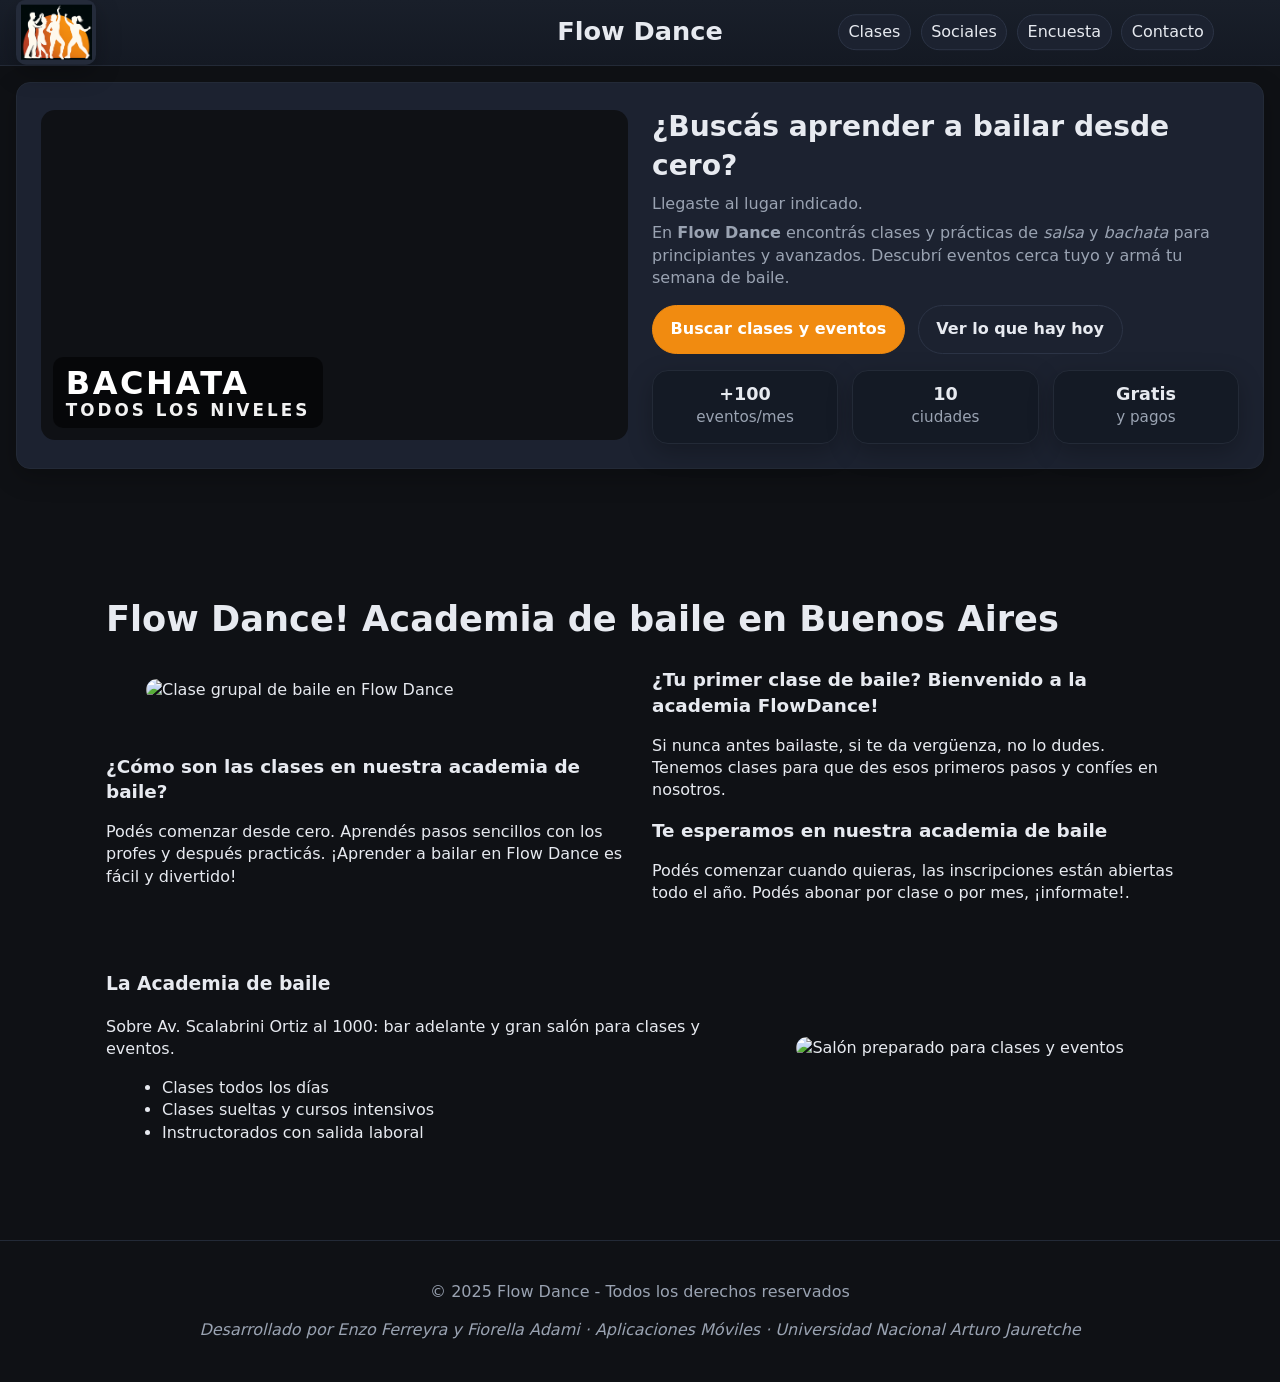
==== index.html @ 14645e2f "Nueva pagina de eventos sociales+video+cambio de nombres y titulos" ====
<!DOCTYPE html>
<html lang="es">
<head>
  <meta charset="UTF-8" />
  <meta name="viewport" content="width=device-width, initial-scale=1.0" />
  <title>Flow Dance</title>

  <!-- CSS solo para la HOME -->
  <link rel="stylesheet" href="css/estilos.css" />
  <link rel="stylesheet" href="css/menu.css" />
  <link rel="stylesheet" href="css/carrito.css" />
  <script src="https://kit.fontawesome.com/f222217ad3.js" crossorigin="anonymous"></script>


</head>

<div id="toast" class="toast"></div>

<body>
  <!-- HEADER -->
  <header>
    <div class="header-inner">
      <div class="logo">
        <a href="index.html"><img src="img/logo.png" alt="Logo de la página"></a>
      </div>

      <h1>Flow Dance</h1>

      <!-- Menú principal -->
      <nav class="menu-principal" aria-label="Menú principal">
        <ul class="menu">
          <li><a href="categories.html">Clases</a></li>
          <li><a href="sociales.html">Sociales</a></li>
          <li><a href="encuesta.html">Encuesta</a></li>
          <li><a href="contacto.html">Contacto</a></li>
          <li>
            <button class="btn-carrito" onclick="abrirCarrito()" title="Abrir carrito">
              <i class="fa-solid fa-cart-shopping"></i>
            </button>
          </li>
        </ul>
      </nav>
    </div>

    <!-- Carrito lateral -->
    <aside class="carrito" id="carrito">
      <header>
        <h2>Tu carrito</h2>
        <span class="cerrar" onclick="cerrarCarrito()">&times;</span>
      </header>
    </aside>
  </header>

  <div class="container">
    <!-- CONTENIDO PRINCIPAL - SOLO HOME -->
    <main aria-label="Contenido principal">
     <!-- Sección Promocional -->
<section class="promo-section">
  <div class="promo-image">
  <iframe
  src="https://www.youtube.com/embed/JvMH0lWnf68?autoplay=1&mute=&loop=1&playlist=JvMH0lWnf68&controls=1&rel=0&modestbranding=1&playsinline=1"
    title="Gero & Migle | Bachata Sensual | Manuel Turizo - La Bachata"
    frameborder="1"
    allow="autoplay; encrypted-media; picture-in-picture; web-share"
    referrerpolicy="strict-origin-when-cross-origin"
    allowfullscreen>
  </iframe>

  <div class="promo-overlay">
    BACHATA <br><span>Todos los niveles</span>
  </div>
</div>


  <div class="promo-content">
    <h2>¿Buscás aprender a bailar desde cero?</h2>
    <p>Llegaste al lugar indicado.</p>
    <p>
      En <strong>Flow Dance</strong> encontrás clases y prácticas de
      <em>salsa</em> y <em>bachata</em> para principiantes y avanzados.
      Descubrí eventos cerca tuyo y armá tu semana de baile.
    </p>

    <div class="promo-ctas">
      <a href="categories.html" class="btn btn-primary btn-lg">Buscar clases y eventos</a>
      <a href="categories.html#salsa-category" class="btn btn-ghost btn-lg">Ver lo que hay hoy</a>
    </div>

    <div class="promo-stats">
      <div class="stat"><div class="stat-number">+100</div><div class="stat-label">eventos/mes</div></div>
      <div class="stat"><div class="stat-number">10</div><div class="stat-label">ciudades</div></div>
      <div class="stat"><div class="stat-number">Gratis</div><div class="stat-label">y pagos</div></div>
    </div>
  </div>
</section>



      <!-- INFO ACADEMIA -->
      <section class="academia" id="academia-bailaBA" aria-label="Información de la academia">
        <h2>Flow Dance! Academia de baile en Buenos Aires</h2>

        <div class="academia-grid">
          <article class="academia-bloque">
            <figure class="academia-media">
              <img src="https://lamartorellsalsera.com/wp-content/uploads/2024/03/bailar-bachata-sensual-1024x683.webp" alt="Clase grupal de baile en Flow Dance">
            </figure>
            <div class="academia-texto">
              <h3>¿Cómo son las clases en nuestra academia de baile?</h3>
              <p>Podés comenzar desde cero. Aprendés pasos sencillos con los profes y después practicás. ¡Aprender a bailar en Flow Dance es fácil y divertido!</p>
            </div>
          </article>

          <article class="academia-bloque">
            <div class="academia-texto">
              <h3>¿Tu primer clase de baile? Bienvenido a la academia FlowDance!</h3>
              <p>Si nunca antes bailaste, si te da vergüenza, no lo dudes. Tenemos clases para que des esos primeros pasos y confíes en nosotros.</p>
              <h3>Te esperamos en nuestra academia de baile</h3>
              <p>Podés comenzar cuando quieras, las inscripciones están abiertas todo el año. Podés abonar por clase o por mes, ¡informate!.</p>
            </div>
          </article>
        </div>

        <div class="academia-detalle">
          <div class="academia-detalle__texto">
            <h3>La Academia de baile</h3>
            <p>Sobre Av. Scalabrini Ortiz al 1000: bar adelante y gran salón para clases y eventos.</p>
            <ul>
              <li>Clases todos los días</li>
              <li>Clases sueltas y cursos intensivos</li>
              <li>Instructorados con salida laboral</li>
            </ul>
          </div>
          <figure class="academia-detalle__media">
            <img src="https://denomades-blog.imgix.net/blog/wp-content/uploads/2016/01/05164527/catedral-tango-buenos-aires.jpg?auto=compress%2Cformat&ixlib=php-3.3.1" alt="Salón preparado para clases y eventos">
          </figure>
        </div>
      </section>
    </main>
  </div>

  <!-- FOOTER -->
  <footer>
    <p>&copy; 2025 Flow Dance - Todos los derechos reservados</p>
    <p class="credit"><em>Desarrollado por Enzo Ferreyra y Fiorella Adami · Aplicaciones Móviles · Universidad Nacional Arturo Jauretche</em></p>
  </footer>

  <!-- JS solo para la HOME -->
  <script src="js/app.js"></script>
  <script src="js/detalle.js"></script>
  <script src="js/carrito.js"></script>
  <script src="js/toast.js"></script>
  <script src="js/video.js"></script>
</body>
</html>
---- css/estilos.css ----
/* Reset básico y variables */
* { box-sizing: border-box; }
:root{
  --bg: #0f1115;
  --panel: #161a22;
  --panel-2: #1c2230;
  --text: #e7eaf0;
  --muted: #9aa3b2;
  --primary: #F18B10;
  --accent: #ff537a; /* para el botón calendario */
  --radius: 14px;
  --shadow: 0 8px 24px rgba(0,0,0,.25);
}

.category-title { margin-top: 0; scroll-margin-top: 84px; }

html,body{
  margin:0;
  background: var(--bg);
  color: var(--text);
  font-family: system-ui, -apple-system, Segoe UI, Roboto, "Helvetica Neue", Arial, "Noto Sans", "Liberation Sans", sans-serif;
  line-height: 1.4;
}

/* Header */
header{
  position: sticky;
  top:0; z-index: 5;
  background: linear-gradient(180deg, #191f2a 0%, #141923 100%);
  border-bottom: 1px solid #232a37;
  padding: .9rem 1rem;
  display: flex; align-items: center; justify-content: center; gap:1rem;
}

/* Logo contenedor */
header .logo {
  position: absolute;
  left: 16px;
  top: 50%;
  transform: translateY(-50%);
  background: #242b3a;
  padding: 0.3rem;
  border-radius: 10px;
  box-shadow: var(--shadow);
  display: flex;
  align-items: center;
  justify-content: center;
  height: 100%;
}

/* Enlace dentro del logo */
header .logo a {
  display: flex;
  align-items: center;
  justify-content: center;
  height: 100%;
  text-decoration: none;
}

/* Imagen del logo */
header .logo img {
  max-height: 100%;
  width: auto;
  display: block;
}

header h1{
  margin:0; text-align:center; font-size: clamp(1.1rem, 2vw, 1.6rem);
}

/* Layout principal */
.container{
  display: grid;
  grid-template-columns: 1fr;
  gap: 1rem;
  max-width: 1280px;
  margin: 0 auto; padding: 1rem;
}
/* 1) Que <main> ocupe siempre todo el ancho por defecto */
.container > main { grid-column: 1 / -1; }

@media (min-width: 600px){
  .container:has(> aside) { grid-template-columns: 220px 1fr; }
  .container:has(> aside) > main { grid-column: auto; } /* vuelve a su columna */
}

/* Sidebar */
aside{
  background: var(--panel);
  border: 1px solid #232a37;
  border-radius: var(--radius);
  padding: 1rem;
}
aside h2{ margin: .2rem 0 1rem; font-size: 1.05rem; }
aside ul{ list-style: none; margin: 0; padding: 0; }
aside li{ margin: .25rem 0; }
aside a{
  display: inline-block; padding:.4rem .55rem; margin:.15rem 0;
  border-radius: 10px; text-decoration: none; color: var(--text);
}
aside a:hover{ background: #212836; }

/* Publicidad opcional */
.ad{
  display: none;
  background: var(--panel-2);
  border: 1px solid #232a37;
  border-radius: var(--radius);
  padding: 1rem;
}

/* Toolbar (filtros) */
.toolbar{
  display: flex; flex-wrap: wrap; gap: .5rem; margin-bottom: .5rem;
}
input[type="text"], input[type="search"], select{
  background:#10151e; color:var(--text);
  border:1px solid #273046; border-radius:10px;
  padding:.55rem .65rem; outline:none;
}
input::placeholder{ color:#7e8899; }

/* Botones base */
button, .btn{
  background:#242b3a; color:var(--text);
  border:1px solid #2c3446; border-radius:10px;
  padding:.5rem .8rem; cursor:pointer; text-decoration:none;
  transition: filter .18s ease, transform .12s ease, box-shadow .12s ease;
  box-shadow: 0 0 0 rgba(0,0,0,0);
}
button:hover, .btn:hover{ filter:brightness(1.08); transform: translateY(-1px); }
.btn-primary{ background: var(--primary); border-color: #F18B10; color:#fff; }

/* Tamaños/variantes CTA */
.btn-lg{ padding:.75rem 1.1rem; border-radius: 999px; font-weight:700; }
.btn-ghost{ background:#1c2230; border-color:#2c3446; }

/* Contenedor de resultados */
main{ display: grid; grid-template-columns: 1fr; gap: 1rem; }

/* ===== Sección promocional ===== */
.promo-section {
  display: grid;
  grid-template-columns: 1fr;
  gap: 1.5rem;
  background: var(--panel-2);
  border: 1px solid #232a37;
  border-radius: var(--radius);
  box-shadow: var(--shadow);
  padding: 1.5rem;
  margin-bottom: 2rem;
}

.promo-image { position: relative; }

.promo-image img {
  width: 100%;
  border-radius: var(--radius);
  object-fit: cover;
  aspect-ratio: 16/9;
  display: block;
}

/* overlay del texto BACHATA */
.promo-overlay {
  position: absolute;
  bottom: 12px;
  left: 12px;
  background: rgba(0,0,0,.55);
  color: #fff;
  padding: .55rem .8rem;
  border-radius: 10px;
  font-weight: 800;
  letter-spacing: .08em;
  text-transform: uppercase;
  line-height: 1.1;
  font-size: clamp(1.2rem, 3vw, 2rem);
}
.promo-overlay span{
  display:block;
  font-weight:600;
  letter-spacing:.18em;
  opacity:.95;
  font-size: clamp(.8rem, 1.6vw, 1.05rem);
}

.promo-content h2 { margin: 0 0 .5rem; font-size: clamp(1.3rem, 2.2vw, 1.8rem); }
.promo-content p { margin: .4rem 0; color: var(--muted); }

/* CTAs de la promo */
.promo-ctas{ margin-top: 1rem; display: flex; gap: .8rem; flex-wrap: wrap; }

/* Métricas de la promo */
.promo-stats{
  margin-top: 1rem;
  display: grid;
  grid-template-columns: 1fr;
  gap: .9rem;
}
.stat{
  background: #141a25;
  border: 1px solid #232a37;
  border-radius: 16px;
  padding: .9rem 1rem;
  text-align: center;
  box-shadow: var(--shadow);
}
.stat-number{
  font-size: 1.1rem;
  font-weight: 800;
  line-height: 1.1;
}
.stat-label{
  color: var(--muted);
  margin-top: .15rem;
  font-size: .95rem;
}

/* ===== Grilla de cards ===== */
.category-items{
  display: grid;
  grid-template-columns: 1fr;   /* móvil: 1 columna */
  gap: 2rem;
  align-items: stretch;
}

/* Card de evento */
.evento{
  background: var(--panel);
  border: 1px solid #232a37;
  border-radius: 18px;
  overflow: hidden;
  box-shadow: var(--shadow);
  transition: transform .15s ease, box-shadow .15s ease;
  display: flex;
  flex-direction: column;
}
.evento:hover{ transform: translateY(-2px); box-shadow: 0 12px 28px rgba(0,0,0,.35); }

/* Imagen protagonista */
.evento img{
  width: 100%;
  aspect-ratio: 16/10;
  object-fit: cover;
  display:block;
  border-bottom: 2px solid #232a37;
  border-bottom-left-radius: 0; border-bottom-right-radius: 0;
}

.evento .content{
  padding: 1rem 1rem 1.1rem;
  text-align: left;
  flex: 1;
  display: flex;
  flex-direction: column;
  justify-content: flex-start;
}

/* Chips */
.tags{ display: flex; gap:.4rem; flex-wrap: wrap; margin-bottom:.55rem; }
.chip{
  display:inline-flex; align-items:center; gap:.35rem;
  padding:.28rem .56rem; border-radius:999px;
  background:#10151e; border:1px solid #273046; color:#cfd6e3;
  font-size:.82rem; line-height:1; font-weight:600;
}
.chip-free{ background:#11261c; border-color:#1f7a46; color:#b7ffd6; }

/* Título de la card */
.evento-title{
  margin:.35rem 0 .3rem;
  font-size:1.15rem; line-height:1.25; letter-spacing:.2px;
  color:#fff;
}

/* Lista de meta (fecha / lugar) */
.evento-meta{
  list-style:none; padding:0; margin:.2rem 0 .9rem;
  display:flex; flex-direction:column; gap:.5rem; color:var(--muted);
}
.evento-meta .ico{
  width:18px; height:18px; flex:0 0 18px; opacity:.9;
}
.evento-meta li{
  display:flex; align-items:flex-start; gap:.45rem;
}

/* Acciones */
.evento-actions{ display:flex; gap:.6rem; margin-bottom:.7rem; }
.btn-ghost{ background:#1c2230; border-color:#2c3446; }

/* Botón calendario grande */
.btn-calendar{
  display:block; width:100%; text-align:center;
  background: var(--accent); border-color: var(--accent);
  color:#fff; font-weight:800; border-radius: 999px;
  padding:.72rem 1rem; letter-spacing:.15px;
  box-shadow: inset 0 -2px 0 rgba(0,0,0,.12);
}
.btn-calendar:hover{ filter:brightness(1.05); transform: translateY(-1px); }

/* Estados vacíos/errores */
.empty, .error{
  background:#151a24; border:1px dashed #2a3346; color:#9aa3b2;
  border-radius:12px; padding:1rem; text-align:center;
}

.quick-actions {
  display: flex;
  gap: 0.5rem;
  margin-left: auto;  /* opcional: empuja los íconos a la derecha */
}

/*Iconos redondos de card*/
.icon-btn {
  display: inline-flex;
  align-items: center;
  justify-content: center;
  width: 36px;
  height: 36px;
  border-radius: 50%;
  background: #1c2230;
  color: #fff;
  border: 1px solid #2c3446;
  font-size: 1rem;
  transition: all 0.15s ease;
  text-decoration: none;
}
.icon-btn:hover {
  background: #273046;
  color: #fff;
  transform: translateY(-2px);
}

/* Paginación */
#paginacion{ display:flex; gap:.6rem; align-items:center; justify-content:center; }
#paginacion button{
  background:#242b3a; color:#e7eaf0;
  border:1px solid #2c3446; border-radius:10px;
  padding:.45rem .75rem; cursor:pointer;
}
#paginacion button:hover{ filter:brightness(1.1); }

/* Footer */
footer{
  margin-top: 2rem; color: var(--muted); text-align: center;
  padding: 1.5rem .5rem; border-top: 1px solid #232a37;
}

/* ===== Breakpoints ===== */
@media (min-width: 600px){
  .container{ grid-template-columns: 220px 1fr; align-items: start; }
  .category-items{ grid-template-columns: repeat(2, minmax(0, 1fr)); } /* 2 columnas en tablet */
  .promo-stats{ grid-template-columns: repeat(3, 1fr); } /* métricas lado a lado */
}

@media (min-width: 768px){
  .promo-section{ grid-template-columns: 1fr 1fr; align-items: center; }
}

@media (min-width: 1024px){
  .container{ grid-template-columns: 220px 1fr; } /* 2 columnas (aside + main) */
  .category-items{ grid-template-columns: repeat(3, minmax(0, 1fr)); } /* 3 columnas en desktop */
  .ad{ display:block; } /* por si agregás un bloque .ad */
}

/* Accesibilidad y scroll */
a:focus, button:focus, input:focus, select:focus{ outline: 2px solid var(--primary); outline-offset: 2px; }
::-webkit-scrollbar{ width:10px; height:10px; }
::-webkit-scrollbar-thumb{ background:#2a3346; border-radius:10px; }
::-webkit-scrollbar-track{ background:#11151d; }

/* modal y opcion pagos y free */
.chip{display:inline-block;padding:.25rem .5rem;border-radius:999px;font-size:.75rem;opacity:.9}
.chip-live{background:#16a34a1a;border:1px solid #16a34a;color:#16a34a}
.chip-draft{background:#a855f71a;border:1px solid #a855f7;color:#a855f7}
.chip-started{background:#0ea5e91a;border:1px solid #0ea5e9;color:#0ea5e9}
.chip-ended{background:#64748b1a;border:1px solid #64748b;color:#64748b}
.chip-canceled{background:#ef44441a;border:1px solid #ef4444;color:#ef4444}
.chip-free{background:#10b9811a;border:1px solid #10b981;color:#0f766e}
.chip-paid{background:#f59e0b1a;border:1px solid #f59e0b;color:#b45309}

/* ===== Menú principal (en línea) ===== */
.menu-principal { position: absolute; right: 16px; top: 50%; transform: translateY(-50%); }
.menu { list-style: none; display: flex; gap: .6rem; margin: 0; padding: 0; }
.menu a {
  display: inline-block;
  padding: .35rem .6rem;
  border-radius: 999px;
  text-decoration: none;
  color: var(--text);
  background: #1c2230;
  border: 1px solid #2c3446;
}
.menu a:hover { filter: brightness(1.08); transform: translateY(-1px); }

/* ===== Encuesta (form) ===== */
.form-card{
  max-width: 760px; margin: 1.5rem auto; padding: 1rem;
  background: var(--panel); border: 1px solid #232a37;
  border-radius: var(--radius); box-shadow: var(--shadow);
}
.form-grid{ display:grid; grid-template-columns: 1fr 1fr; gap: 1rem; }
.form-grid .full{ grid-column: 1 / -1; }
label{ display:block; margin-bottom:.35rem; color:#cfd6e3; font-weight:600; }
input[type="text"], textarea, select{
  width:100%; background:#10151e; color:var(--text);
  border:1px solid #273046; border-radius:10px; padding:.55rem .65rem; outline:none;
}
textarea{ min-height: 110px; resize: vertical; }
.fieldset{
  border:1px solid #273046; border-radius:12px; padding: .75rem .9rem;
  background:#10151e;
}
.fieldset legend{ padding: 0 .4rem; color:#9aa3b2; }
.inline{ display:flex; flex-wrap:wrap; gap:.8rem; align-items:center; }
.inline label{ margin: 0; font-weight:500; }
.error-msg{ color:#ff8080; font-size:.9rem; margin-top:.35rem; }
.actions{ display:flex; gap:.6rem; margin-top: 1rem; }
.btn-danger{ background:#ef4444; border-color:#ef4444; color:#fff; }
.btn-reset{ background:#6b7280; border-color:#6b7280; color:#fff; }

@media (max-width: 640px){
  .form-grid{ grid-template-columns: 1fr; }
  .menu-principal{ position: static; transform:none; margin-top:.5rem; }
  header{ flex-direction: column; gap:.6rem; }
}

/* ===== Buscador compacto ===== */
.buscador { margin-top: .25rem; }
.search-bar{
  display: grid;
  grid-template-columns: 1.3fr 0.8fr 0.9fr auto;
  gap: .6rem;
  align-items: center;
  background: var(--panel-2);
  border: 1px solid #232a37;
  border-radius: 14px;
  padding: .75rem;
  box-shadow: var(--shadow);
}

/* alturas y radios consistentes */
.search-bar input[type="search"],
.search-bar select,
.search-bar button{
  height: 42px;
  border-radius: 12px;
}

/* input principal un poco más “pill” */
.search-bar input[type="search"]{
  padding-left: .9rem;
  border: 1px solid #273046;
  background: #10151e;
  color: var(--text);
}

/* selects a juego */
.search-bar select{
  border: 1px solid #273046;
  background: #10151e;
  color: var(--text);
  padding: .55rem .65rem;
}

/* botón destacado */
.search-bar #btnBuscar{
  font-weight: 700;
  padding: 0 1rem;
}

/* estado hover sutil */
.search-bar input[type="search"]:hover,
.search-bar select:hover{
  filter: brightness(1.05);
}

/* Responsive: apilar en pantallas chicas */
@media (max-width: 820px){
  .search-bar{
    grid-template-columns: 1fr;
    gap: .5rem;
  }
  .search-bar #btnBuscar{
    width: 100%;
  }
}

/* ====== Estilos base de la sección Academia ====== */
.academia {max-width: 1100px; margin: 3rem auto; padding: 0 1rem;}
.academia h2 {font-size: clamp(1.6rem, 1.2rem + 1.5vw, 2.2rem); margin-bottom: 1.25rem;}
.academia-grid {display: grid; gap: 1.5rem; grid-template-columns: 1fr;}
.academia-bloque {display: grid; gap: 1rem; grid-template-columns: 1fr; align-items: start;}
.academia-media img {
  width: 100%;
  height: auto;
  border-radius: 12px;
  display: block;
  object-fit: cover;
}

.academia-detalle__media img {
  width: 120%;
  height: auto;
  border-radius: 12px;
  display: block;
  object-fit: cover;
}
.academia-texto h3 {margin: .25rem 0 .5rem; font-size: 1.15rem;}
.academia-detalle {display: grid; gap: 1.5rem; grid-template-columns: 1fr; margin-top: 2rem; align-items: center;}
.academia-detalle__texto ul {margin: .75rem 0 0 1rem; list-style: disc;}
@media (min-width: 768px){
  .academia-grid {grid-template-columns: 1fr 1fr;}
  .academia-bloque {grid-template-columns: 1fr; gap: 1rem;}
  .academia-detalle {grid-template-columns: 1.2fr .8fr;}
}

.evento-actions {
  display: flex;
  flex-direction: column; /* 🔹 apila en columna */
  gap: 0.5rem;            /* espacio entre botones */
  margin-top: 0.5rem;
}

.evento-actions .btn {
  width: 100%;            /* opcional: que ocupen todo el ancho */
  text-align: center;
}

.pager {
  display: flex;
  flex-wrap: wrap;
  gap: .5rem;
  align-items: center;
  justify-content: center;
  margin-top: 1rem;
}
.page-btn {
  padding: .4rem .7rem;
  border: 1px solid var(--border, #ddd);
  background: var(--bg, #fff);
  cursor: pointer;
  border-radius: 8px;
}
.page-btn.is-active {
  font-weight: 600;
  border-color: var(--accent, #9c27b0);
  box-shadow: 0 0 0 2px rgba(156,39,176,.15);
}
.page-btn[disabled] { opacity: .5; cursor: not-allowed; }
.page-ellipsis { padding: 0 .25rem; color: #777; }

.promo-image {
  position: relative;
  aspect-ratio: 16/9;
  border-radius: var(--radius);
  overflow: hidden;
  background: #0f1115;
}

.promo-image iframe {
  position: absolute;
  inset: 0;
  width: 100%;
  height: 100%;
  border: 0;
}
---- css/menu.css ----
/* ===== Menú principal (en línea) ===== */
/*.menu-principal { position: absolute; right: 16px; top: 50%; transform: translateY(-50%); }*/

.menu { list-style: none; display: flex; gap: .6rem; margin: 0; padding: 0; }
.menu a {
  display: inline-block;
  padding: .35rem .6rem;
  border-radius: 999px;
  text-decoration: none;
  color: var(--text);
  background: #1c2230;
  border: 1px solid #2c3446;
}
.menu a:hover { filter: brightness(1.08); transform: translateY(-1px); }
---- css/carrito.css ----
@import url("./toast.css");

.btn-carrito {
    background: #f39d1200;
    color:#f39c12 !important ;
    border: none;
    padding: 10px 20px;
    cursor: pointer;
    font-weight: bold;
    border-radius: 8px;
    font-size: 1rem;
}

/* Panel carrito */
.carrito {
  position: fixed;
  top: 0;
  right: -400px; /* oculto */
  width: 350px;
  height: 100%;
  background: #1e1e1e;
  box-shadow: -2px 0 10px rgba(0,0,0,0.5);
  transition: right 0.3s ease;
  display: flex;
  flex-direction: column;
  z-index: 1000;
}

.carrito.open {
  right: 0;
}

.carrito-content {
  display: flex;
  flex-direction: column;
  height: 100%;
}

.carrito header {
  flex-shrink: 0;
  display: flex;
  justify-content: space-between;
  align-items: center;
  padding: 16px 18px;
  background: #1e1e1e;
  border-bottom: 1px solid #333;
  border-top-left-radius: 16px; 
  
}

.carrito header h2 {
  margin: 0;
  font-size: 1.2rem;
  color: #fff;
}

.carrito .cerrar {
  cursor: pointer;
  font-size: 1.5rem;
  color: #aaa;
}
.carrito .cerrar:hover { color: #fff; }

/* zona scroll */
.carrito-items {
  flex: 1;
  overflow-y: auto;
  padding: 15px 18px;
}

/* items */
.item {
  display: flex;
  justify-content: space-between;
  align-items: flex-start;
  padding: 12px;
  margin-bottom: 12px;
  background: #252b36;
  border-radius: 10px;
  transition: background .2s;
}
.item:hover { background: #2f3644; }

.item-info p {
  margin: 0;
  font-weight: 600;
  color: #fff;
}
.item-info small {
  display: block;
  font-size: 0.85rem;
  color: #bbb;
  margin: 4px 0;
}
.item-info p:last-child {
  color: #f39c12;
  font-weight: bold;
  margin-top: 5px;
}

.btn-eliminar {
  background: none;
  border: none;
  color: #dc3545;
  font-size: 1.2rem;
  cursor: pointer;
}
.btn-eliminar:hover { color: #ff4444; transform: scale(1.1); }

/* footer fijo */
.carrito footer {
  flex-shrink: 0;
  padding: 15px 18px;
  background: #1e1e1e;
  border-top: 1px solid #333;
  border-bottom-left-radius: 16px;
}

.total {
  font-size: 1.1rem;
  font-weight: bold;
  margin-bottom: 12px;
  color: #fff;
}

.carrito-actions {
  display: flex;
  gap: 8px;
}

.carrito-actions button {
  flex: 1;
  padding: 10px;
  border: none;
  border-radius: 8px;
  font-weight: 600;
  cursor: pointer;
  transition: transform .15s, opacity .2s;
}
.btn-vaciar { background: #dc3545; color: #fff; }
.btn-vaciar:hover { background: #c82333; transform: translateY(-1px); }
.btn-checkout { background: #28a745; color: #fff; }
.btn-checkout:hover { background: #218838; transform: translateY(-1px); }
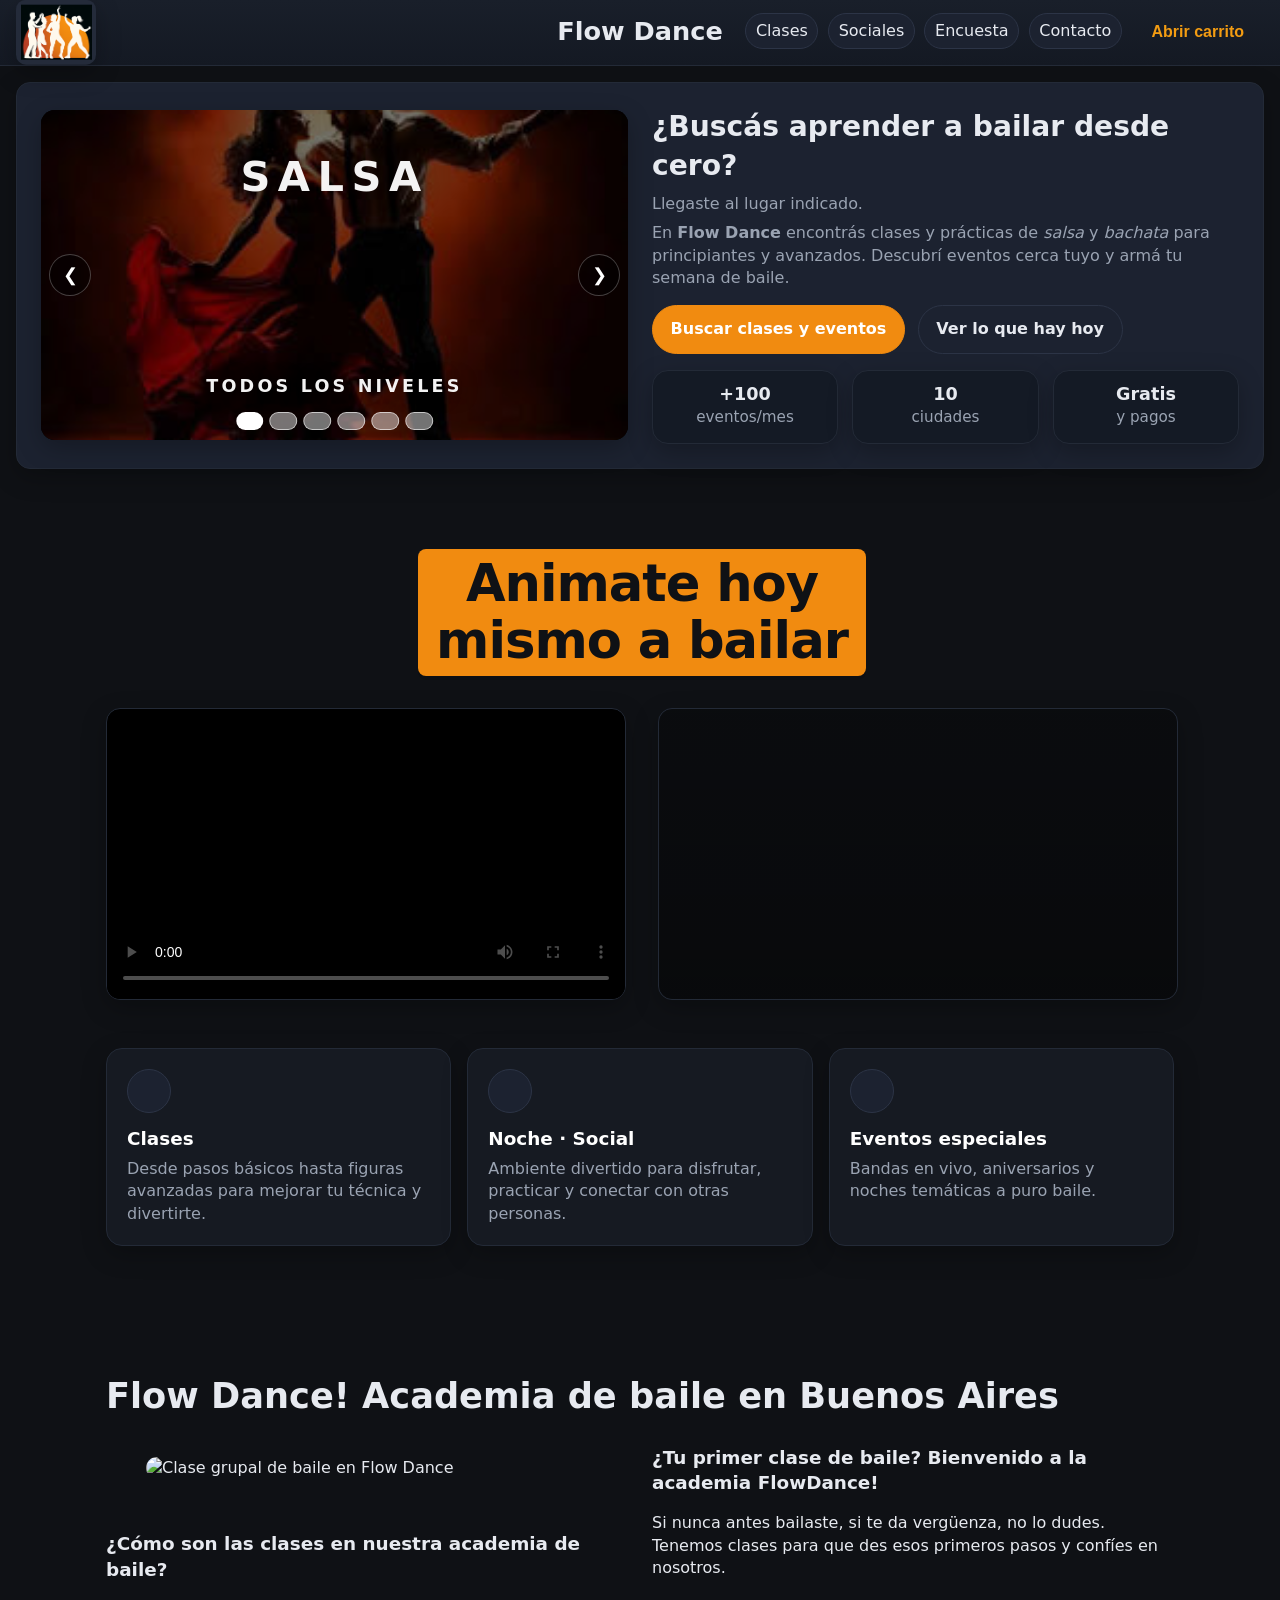
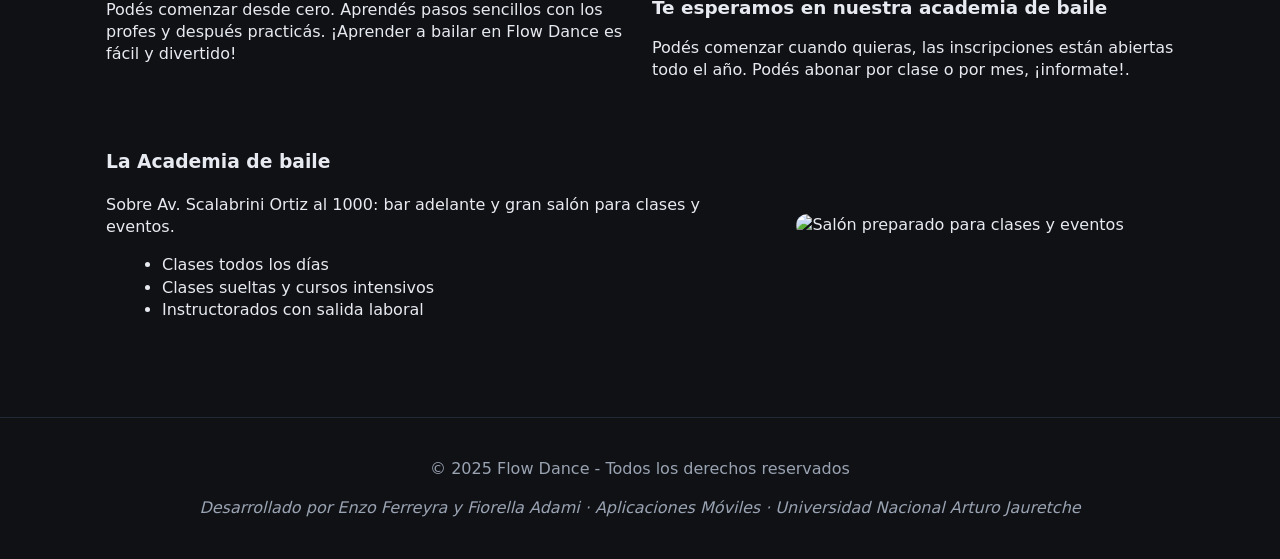
==== commit ac57c448: "Ajustes en la home" ====
--- a/index.html
+++ b/index.html
@@ -5,23 +5,24 @@
   <meta name="viewport" content="width=device-width, initial-scale=1.0" />
   <title>Flow Dance</title>
 
-  <!-- CSS solo para la HOME -->
+  <!-- CSS -->
   <link rel="stylesheet" href="css/estilos.css" />
   <link rel="stylesheet" href="css/menu.css" />
   <link rel="stylesheet" href="css/carrito.css" />
+  <link rel="stylesheet" href="css/video-template.css" />
+  <link rel="stylesheet" href="css/slider.css" />
+
   <script src="https://kit.fontawesome.com/f222217ad3.js" crossorigin="anonymous"></script>
-
-
 </head>
 
-<div id="toast" class="toast"></div>
-
 <body>
+  <div id="toast" class="toast" role="status" aria-live="polite"></div>
+
   <!-- HEADER -->
   <header>
     <div class="header-inner">
       <div class="logo">
-        <a href="index.html"><img src="img/logo.png" alt="Logo de la página"></a>
+        <a href="index.html"><img src="img/logo.png" alt="Logo de Flow Dance"></a>
       </div>
 
       <h1>Flow Dance</h1>
@@ -34,8 +35,9 @@
           <li><a href="encuesta.html">Encuesta</a></li>
           <li><a href="contacto.html">Contacto</a></li>
           <li>
-            <button class="btn-carrito" onclick="abrirCarrito()" title="Abrir carrito">
-              <i class="fa-solid fa-cart-shopping"></i>
+            <button class="btn-carrito" onclick="abrirCarrito()" title="Abrir carrito" aria-controls="carrito" aria-expanded="false">
+              <i class="fa-solid fa-cart-shopping" aria-hidden="true"></i>
+              <span class="sr-only">Abrir carrito</span>
             </button>
           </li>
         </ul>
@@ -43,58 +45,110 @@
     </div>
 
     <!-- Carrito lateral -->
-    <aside class="carrito" id="carrito">
+    <aside class="carrito" id="carrito" aria-label="Carrito de compras" hidden>
       <header>
         <h2>Tu carrito</h2>
-        <span class="cerrar" onclick="cerrarCarrito()">&times;</span>
+        <button class="cerrar" onclick="cerrarCarrito()" aria-label="Cerrar carrito">&times;</button>
       </header>
+      <!-- contenido del carrito -->
     </aside>
   </header>
 
   <div class="container">
-    <!-- CONTENIDO PRINCIPAL - SOLO HOME -->
+    <!-- CONTENIDO PRINCIPAL - HOME -->
     <main aria-label="Contenido principal">
-     <!-- Sección Promocional -->
-<section class="promo-section">
-  <div class="promo-image">
-  <iframe
-  src="https://www.youtube.com/embed/JvMH0lWnf68?autoplay=1&mute=&loop=1&playlist=JvMH0lWnf68&controls=1&rel=0&modestbranding=1&playsinline=1"
-    title="Gero & Migle | Bachata Sensual | Manuel Turizo - La Bachata"
-    frameborder="1"
-    allow="autoplay; encrypted-media; picture-in-picture; web-share"
-    referrerpolicy="strict-origin-when-cross-origin"
-    allowfullscreen>
-  </iframe>
-
-  <div class="promo-overlay">
-    BACHATA <br><span>Todos los niveles</span>
+      <!-- Sección Promocional -->
+      <section class="promo-section">
+        <div class="promo-image">
+          <!-- Slider héroe -->
+          <div class="slider" id="heroSlider" aria-label="Galería principal Flow Dance">
+            <div class="slides">
+           <img src="[data-uri]"    alt="Salsa"    data-title="SALSA"    data-sub="Todos los niveles">
+          <img src="https://i.ytimg.com/vi/DAoMzrwEFSo/maxresdefault.jpg"  alt="Bachata"  data-title="BACHATA"  data-sub="Todos los niveles">
+          <img src="https://i.scdn.co/image/ab67616d0000b273c54f963bd71710abb9ead045"  alt="Kizomba"  data-title="KIZOMBA"  data-sub="Todos los niveles">
+          <img src="https://statics-cuidateplus.marca.com/cms/images/zumba.jpg"    alt="Zumba"    data-title="ZUMBA"    data-sub="Clases y prácticas">
+          <img src="https://ardea.unvm.edu.ar/wp-content/uploads/2021/12/01.jpg" alt="Cuarteto" data-title="CUARTETO" data-sub="Sociales y shows">
+          <img src="https://www.clarin.com/2021/05/10/9R6labTj__720x0__1.jpg"     alt="Rock"     data-title="ROCK"     data-sub="Clases y eventos">
+
+              
+            </div>
+            <button class="slider-btn prev" aria-label="Anterior" data-dir="prev">❮</button>
+            <button class="slider-btn next" aria-label="Siguiente" data-dir="next">❯</button>
+            <div class="slider-dots" role="tablist" aria-label="Selector de imagen"></div>
+          </div>
+
+            <div class="promo-overlay">
+    <span class="ov-title"></span><br>
+    <span class="ov-sub"></span>
   </div>
 </div>
-
-
-  <div class="promo-content">
-    <h2>¿Buscás aprender a bailar desde cero?</h2>
-    <p>Llegaste al lugar indicado.</p>
-    <p>
-      En <strong>Flow Dance</strong> encontrás clases y prácticas de
-      <em>salsa</em> y <em>bachata</em> para principiantes y avanzados.
-      Descubrí eventos cerca tuyo y armá tu semana de baile.
-    </p>
-
-    <div class="promo-ctas">
-      <a href="categories.html" class="btn btn-primary btn-lg">Buscar clases y eventos</a>
-      <a href="categories.html#salsa-category" class="btn btn-ghost btn-lg">Ver lo que hay hoy</a>
-    </div>
-
-    <div class="promo-stats">
-      <div class="stat"><div class="stat-number">+100</div><div class="stat-label">eventos/mes</div></div>
-      <div class="stat"><div class="stat-number">10</div><div class="stat-label">ciudades</div></div>
-      <div class="stat"><div class="stat-number">Gratis</div><div class="stat-label">y pagos</div></div>
-    </div>
-  </div>
-</section>
-
-
+        <div class="promo-content">
+          <h2>¿Buscás aprender a bailar desde cero?</h2>
+          <p>Llegaste al lugar indicado.</p>
+          <p>
+            En <strong>Flow Dance</strong> encontrás clases y prácticas de
+            <em>salsa</em> y <em>bachata</em> para principiantes y avanzados.
+            Descubrí eventos cerca tuyo y armá tu semana de baile.
+          </p>
+
+          <div class="promo-ctas">
+            <a href="categories.html" class="btn btn-primary btn-lg">Buscar clases y eventos</a>
+            <a href="categories.html#salsa-category" class="btn btn-ghost btn-lg">Ver lo que hay hoy</a>
+          </div>
+
+          <div class="promo-stats" aria-label="Estadísticas del sitio">
+            <div class="stat"><div class="stat-number">+100</div><div class="stat-label">eventos/mes</div></div>
+            <div class="stat"><div class="stat-number">10</div><div class="stat-label">ciudades</div></div>
+            <div class="stat"><div class="stat-number">Gratis</div><div class="stat-label">y pagos</div></div>
+          </div>
+        </div>
+      </section>
+
+      <!-- HERO PARTIDO + FEATURES -->
+      <section class="split-hero">
+        <!-- 1) Título -->
+        <h2 class="headline headline--ribbon split-hero__title">
+          Animate hoy<br>mismo a bailar
+        </h2>
+
+        <!-- 2) Columna izquierda: video (si querés, luego lo cambiamos por otro slider) -->
+        <div class="split-hero__left">
+          <video class="hero-video" controls preload="metadata" poster="img/hero-poster.jpg">
+            <source src="http://lasalsera.com/wp-content/uploads/2024/12/PXL_20230130_004529224.mp4" type="video/mp4">
+            Tu navegador no soporta video HTML5.
+          </video>
+        </div>
+
+        <!-- 3) Columna derecha: imagen con el mismo alto del video -->
+        <div class="split-hero__right">
+          <div class="cover"
+               style="--img:url('https://lasalsera.com/wp-content/uploads/2023/01/PXL_20220617_061315359-1-1.jpg'); background-position:center 40%;">
+          </div>
+        </div>
+      </section>
+
+      <!-- FEATURES -->
+      <section class="features">
+        <div class="features__grid">
+          <article class="feature-card">
+            <div class="feature-icon"><i class="fa-regular fa-face-smile" aria-hidden="true"></i></div>
+            <h3>Clases</h3>
+            <p>Desde pasos básicos hasta figuras avanzadas para mejorar tu técnica y divertirte.</p>
+          </article>
+
+          <article class="feature-card">
+            <div class="feature-icon"><i class="fa-regular fa-moon" aria-hidden="true"></i></div>
+            <h3>Noche · Social</h3>
+            <p>Ambiente divertido para disfrutar, practicar y conectar con otras personas.</p>
+          </article>
+
+          <article class="feature-card">
+            <div class="feature-icon"><i class="fa-regular fa-star" aria-hidden="true"></i></div>
+            <h3>Eventos especiales</h3>
+            <p>Bandas en vivo, aniversarios y noches temáticas a puro baile.</p>
+          </article>
+        </div>
+      </section>
 
       <!-- INFO ACADEMIA -->
       <section class="academia" id="academia-bailaBA" aria-label="Información de la academia">
@@ -145,11 +199,12 @@
     <p class="credit"><em>Desarrollado por Enzo Ferreyra y Fiorella Adami · Aplicaciones Móviles · Universidad Nacional Arturo Jauretche</em></p>
   </footer>
 
-  <!-- JS solo para la HOME -->
+  <!-- JS -->
   <script src="js/app.js"></script>
   <script src="js/detalle.js"></script>
   <script src="js/carrito.js"></script>
   <script src="js/toast.js"></script>
-  <script src="js/video.js"></script>
+  <!-- Slider multi-instancia (asegurate de que inicialice todos los .slider) -->
+  <script src="js/slider.js"></script>
 </body>
 </html>
--- a/css/estilos.css
+++ b/css/estilos.css
@@ -565,5 +565,4 @@
   width: 100%;
   height: 100%;
   border: 0;
-}
-
+}
--- a/css/video-template.css
+++ b/css/video-template.css
@@ -0,0 +1,176 @@
+/* =========================================================
+   HERO PARTIDO + FEATURES (Flow Dance)
+   ========================================================= */
+
+/* --------- Variables utilizadas aquí (por si faltan) --------- */
+/* :root{
+  --primary: #F18B10;
+  --shadow: 0 8px 24px rgba(0,0,0,.25);
+} */
+
+/* =========================================================
+   HERO (GRID con áreas)
+   - Fila 1: título centrado
+   - Fila 2: video (izq) + imagen (der) con misma relación de aspecto
+   ========================================================= */
+
+.split-hero{
+  display: grid;
+  grid-template-columns: minmax(520px, 1fr) minmax(520px, 1fr);
+  grid-template-areas:
+    "title title"
+    "left  right";
+  gap: 2rem;
+  align-items: start;
+  max-width: 1100px;
+  margin: 2rem auto 1rem;
+  padding: 0 1rem;
+}
+
+.split-hero__title{
+  grid-area: title;
+  justify-self: center;
+  align-self: start;
+  text-align: center;
+  margin: 0 auto 1rem;
+}
+
+.split-hero__left { grid-area: left; }
+.split-hero__right{ grid-area: right; }
+
+/* =========================================================
+   Título (cinta)
+   ========================================================= */
+
+.headline{
+  margin: 0;
+  line-height: 1.12;
+  font-weight: 800;
+  letter-spacing: -.02em;
+  font-size: clamp(2rem, 1.4rem + 2.5vw, 3.2rem);
+}
+.headline--ribbon{
+  display: inline-block;
+  background: var(--primary);
+  color: #0f1115;
+  padding: .12em .35em;
+  border-radius: .5rem;
+  box-shadow: 0 4px 0 rgba(0,0,0,.15);
+  margin: 0 auto; /* centra el bloque */
+  text-align: center;
+}
+/* Si venías usando <span class="hl">…</span>, no interferir aquí */
+.headline .hl{ background: transparent; padding: 0; }
+
+/* =========================================================
+   Medios (video/imágenes) — misma altura con aspect-ratio
+   ========================================================= */
+
+.hero-video{
+  display: block;
+  width: 100%;
+  aspect-ratio: 16 / 9;
+  height: auto;
+  border-radius: 14px;
+  border: 1px solid #232a37;
+  box-shadow: var(--shadow);
+  background: #000;
+  max-width: none !important;
+}
+
+.split-hero__right .cover{
+  width: 100%;
+  aspect-ratio: 16 / 9; /* clave para igualar alto al del video */
+  border-radius: 14px;
+  border: 1px solid #232a37;
+  box-shadow: var(--shadow);
+  background-image: var(--img, url('img/hero.jpg'));
+  background-size: cover;
+  background-position: center 40%;
+  position: relative;
+}
+.split-hero__right .cover::after{
+  content:"";
+  position:absolute; inset:0; border-radius:14px;
+  background: linear-gradient(180deg, rgba(0,0,0,.32), rgba(0,0,0,.45));
+}
+
+/* =========================================================
+   FEATURES (3 tarjetas)
+   ========================================================= */
+
+.features{
+  max-width: 1100px;
+  margin: 1rem auto 2rem;
+  padding: 0 1rem;
+}
+.features__grid{
+  display: grid;
+  grid-template-columns: repeat(3, 1fr);
+  gap: 1rem;
+}
+.feature-card{
+  background: var(--panel);
+  border: 1px solid #232a37;
+  border-radius: 16px;
+  padding: 1.25rem;
+  box-shadow: var(--shadow);
+  transition: transform .15s ease, box-shadow .15s ease;
+}
+.feature-card:hover{
+  transform: translateY(-2px);
+  box-shadow: 0 12px 28px rgba(0,0,0,.35);
+}
+.feature-icon{
+  width: 44px; height: 44px;
+  display: inline-flex; align-items: center; justify-content: center;
+  border-radius: 50%;
+  background: #1c2230;
+  border: 1px solid #2c3446;
+  margin-bottom: .6rem;
+  font-size: 1.15rem; color: #fff;
+}
+.feature-card h3{
+  margin: .2rem 0 .4rem;
+  font-size: 1.15rem;
+  color: #fff;
+}
+.feature-card p{
+  color: var(--muted);
+  margin: 0;
+}
+
+/* =========================================================
+   Responsive
+   ========================================================= */
+
+@media (max-width: 1100px){
+  .split-hero{
+    grid-template-columns: 1fr 1fr; /* se relaja antes del corte */
+  }
+}
+
+@media (max-width: 980px){
+  .split-hero{
+    grid-template-columns: 1fr;
+    grid-template-areas:
+      "title"
+      "left"
+      "right";
+    gap: 1.25rem;
+  }
+}
+
+@media (max-width: 820px){
+  .features__grid{ grid-template-columns: 1fr; }
+}
+
+/* =========================================================
+   Utilidades opcionales
+   ========================================================= */
+
+/* Acento alternativo para la cinta */
+:root{
+  /* --accent: #ff4d5a; */
+}
+.headline--ribbon.use-accent{ background: var(--accent, var(--primary)); }
--- a/css/slider.css
+++ b/css/slider.css
@@ -0,0 +1,104 @@
+/* ===== Slider héroe (16:9, overlay compatible) ===== */
+.promo-image{
+  position: relative;
+  border-radius: 14px;
+  overflow: hidden;
+  box-shadow: var(--shadow);
+}
+
+.slider{
+  position: relative;
+  width: 100%;
+  aspect-ratio: 16 / 9;  /* asegura altura consistente como el video */
+  background: #000;
+}
+
+.slides{
+  display: flex;
+  width: 100%;
+  height: 100%;
+  translate: 0 0;
+  transition: transform .45s ease;
+}
+
+.slides img{
+  width: 100%;
+  height: 100%;
+  object-fit: cover;
+  flex: 0 0 100%;
+  user-select: none;
+  pointer-events: none;
+}
+
+/* Flechas */
+.slider-btn{
+  position: absolute;
+  top: 50%;
+  transform: translateY(-50%);
+  background: rgba(0,0,0,.45);
+  border: 1px solid rgba(255,255,255,.25);
+  color: #fff;
+  width: 42px; height: 42px;
+  border-radius: 999px;
+  display: grid; place-items: center;
+  font-size: 1.1rem;
+  cursor: pointer;
+  z-index: 2;
+}
+.slider-btn:hover{ background: rgba(0,0,0,.6); }
+.slider-btn.prev{ left: .5rem; }
+.slider-btn.next{ right: .5rem; }
+
+/* Bullets */
+.slider-dots{
+  position: absolute;
+  left: 50%; bottom: .65rem;
+  transform: translateX(-50%);
+  display: flex; gap: .4rem;
+  z-index: 2;
+}
+.slider-dots button{
+  width: 9px; height: 9px;
+  border-radius: 999px;
+  background: rgba(255,255,255,.45);
+  border: 1px solid rgba(255,255,255,.6);
+  cursor: pointer;
+}
+.slider-dots button[aria-current="true"]{
+  background: #fff;
+}
+
+/* Overlay existente por encima del slider */
+.promo-overlay{
+  position: absolute; inset: 0;
+  display: grid; place-items: center;
+  text-align: center;
+  font-weight: 800;
+  letter-spacing: .02em;
+  color: #fff;
+  text-shadow: 0 2px 18px rgba(0,0,0,.65);
+  pointer-events: none;       /* no bloquea clicks en flechas/bullets */
+}
+
+/* Mejoras responsive opcionales */
+@media (max-width: 640px){
+  .slider-btn{ width: 36px; height: 36px; font-size: 1rem; }
+}
+
+
+.promo-overlay {
+  position: absolute; inset: 0;
+  display: grid; place-items: center;
+  text-align: center;
+  color: #fff;
+  font-weight: 800;
+  text-shadow: 0 2px 18px rgba(0,0,0,.65);
+  pointer-events: none;
+}
+.promo-overlay .ov-title {
+  font-size: clamp(1.6rem, 1.2rem + 2vw, 2.6rem);
+}
+.promo-overlay .ov-sub {
+  font-size: 1.1rem;
+  font-weight: 600;
+}
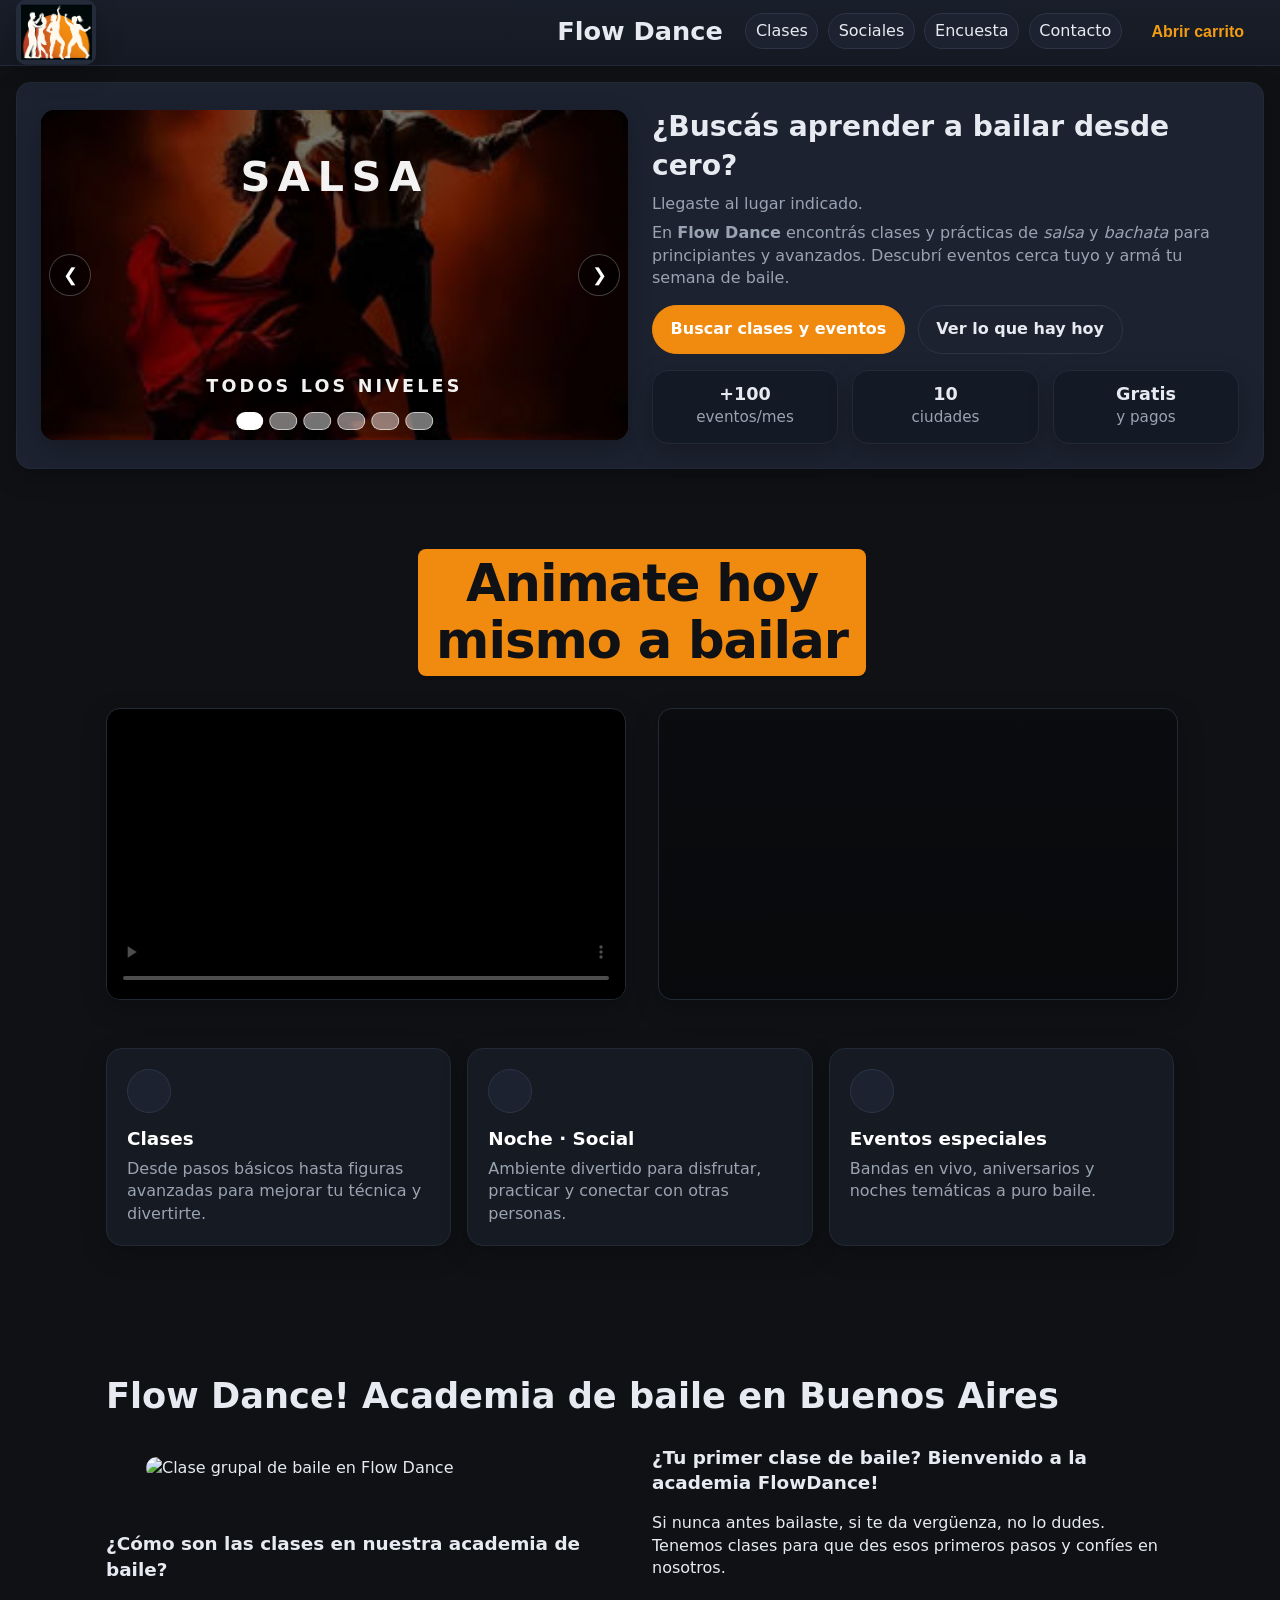
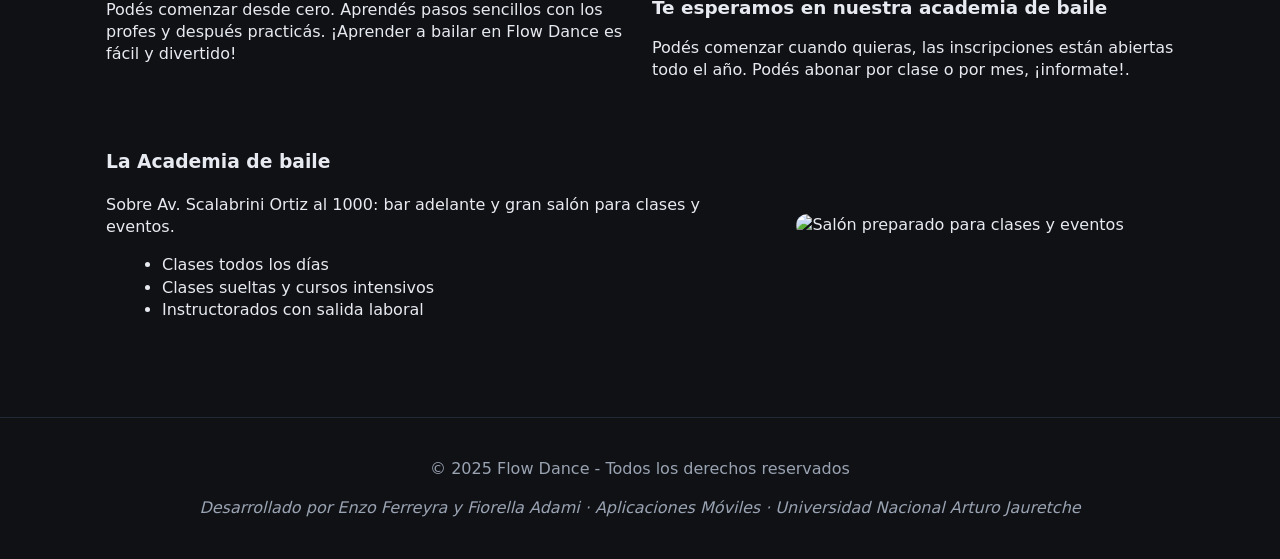
==== commit 74bfeacb: "Finalizar compra." ====
--- a/index.html
+++ b/index.html
@@ -16,6 +16,7 @@
 </head>
 
 <body>
+  <!-- Toast -->
   <div id="toast" class="toast" role="status" aria-live="polite"></div>
 
   <!-- HEADER -->
@@ -199,6 +200,32 @@
     <p class="credit"><em>Desarrollado por Enzo Ferreyra y Fiorella Adami · Aplicaciones Móviles · Universidad Nacional Arturo Jauretche</em></p>
   </footer>
 
+<!-- Modal Confirmación -->
+<div id="modalConfirmar" class="modal-confirmar">
+  <div class="modal-content" id="modalContent">
+
+    <div id="confirmar">
+      <i class="fa-solid fa-cart-shopping"></i>
+      <h3>¿Deseás finalizar la compra?</h3>
+      <!-- Precio total -->
+      <div id="precioFinal" class="precio-final"></div>
+      <div class="modal-actions">
+        <button id="btnCancelar" class="btn btn-cancelar"> Volver</button>
+        <button id="btnConfirmar" class="btn btn-confirmar"> Confirmar</button>
+      </div>
+    </div>
+     <div id="gracias" style="display: none;">
+      <span id="modalCerrarconfirmar" class="cerrar-confirmar">&times;</span>
+       <div class="success-message">
+          🎉 
+          <h3>¡Compra finalizada con éxito!</h3>
+          <p>Gracias por confiar en nosotros.</p>
+      </div>
+    </div>
+  </div>
+</div>
+
+
   <!-- JS -->
   <script src="js/app.js"></script>
   <script src="js/detalle.js"></script>
--- a/css/menu.css
+++ b/css/menu.css
@@ -12,3 +12,39 @@
   border: 1px solid #2c3446;
 }
 .menu a:hover { filter: brightness(1.08); transform: translateY(-1px); }
+
+/* Botones de texto con icono en el menú */
+.menu .btn-link.with-icon{
+  display: inline-flex;
+  align-items: center;
+  gap: .5rem;
+  background: transparent;
+  border: 0;
+  padding: .5rem .75rem;
+  color: var(--text);
+  font: inherit;
+  cursor: pointer;
+  border-radius: 999px;            /* look de píldora como los demás */
+}
+.menu .btn-link.with-icon i{
+  font-size: .95em;                /* icono alineado al texto */
+  line-height: 1;
+}
+.menu .btn-link.with-icon:hover{
+  background: rgba(255,255,255,.06);
+}
+.menu .btn-link.with-icon:focus{
+  outline: 2px solid var(--primary);
+  outline-offset: 2px;
+}
+
+
+/* Estado activo para los botones de texto con ícono del header */
+.menu .btn-link.with-icon.active{
+  background: rgba(241,139,16,.15);   /* leve highlight */
+  border-radius: 999px;
+}
+.menu .btn-link.with-icon.active:focus{
+  outline: 2px solid var(--primary);
+  outline-offset: 2px;
+}
--- a/css/carrito.css
+++ b/css/carrito.css
@@ -140,4 +140,76 @@
 .btn-vaciar { background: #dc3545; color: #fff; }
 .btn-vaciar:hover { background: #c82333; transform: translateY(-1px); }
 .btn-checkout { background: #28a745; color: #fff; }
-.btn-checkout:hover { background: #218838; transform: translateY(-1px); }+.btn-checkout:hover { background: #218838; transform: translateY(-1px); }
+
+/* Modal Finalizar compra*/
+.modal-confirmar {
+  display: none;
+  position: fixed;
+  inset: 0;
+  background: rgba(0,0,0,0.6);
+  justify-content: center;
+  align-items: center;
+  z-index: 2000;
+}
+
+.modal-content {
+  background: var(--panel);
+  border: 1px solid #232a37;
+  border-radius: 16px;
+  box-shadow: var(--shadow);
+  padding: 20px;
+  border-radius: 12px;
+  text-align: center;
+  width: 90%;
+  max-width: 400px;
+  animation: fadeIn 0.3s ease;
+}
+
+.modal-actions {
+  margin-top: 20px;
+  display: flex;
+  justify-content: center;
+  gap: 3rem;
+}
+
+.btn-confirmar { background: #F18B10; color: #fff; padding: 10px 16px; border-radius: 6px; font-weight: bold; }
+.btn-cancelar  { background: #b1b1b100; color: #F18B10; padding: 10px 16px; border-radius: 6px; border-color: #F18B10; }
+
+#gracias {
+  display: flex;
+  flex-direction: column;
+}
+
+.success-message {
+  text-align: center;
+  padding: 20px;
+  font-size: 1.2rem;
+  color: #28a745;
+  animation: popIn 0.5s ease;
+  margin-top: 0;
+  padding-top: 0;
+}
+
+.cerrar-confirmar {
+  align-self: flex-end;
+  top: 10px;
+  right: 15px;
+  font-size: 24px;
+  cursor: pointer;
+  color: #666;
+  transition: color 0.3s;
+}
+
+.cerrar-confirmar:hover {
+  color: #fff;
+}
+
+@keyframes popIn {
+  from { opacity: 0; transform: scale(0.8); }
+  to   { opacity: 1; transform: scale(1); }
+}
+@keyframes fadeIn {
+  from { opacity: 0; transform: scale(0.95); }
+  to   { opacity: 1; transform: scale(1); }
+}
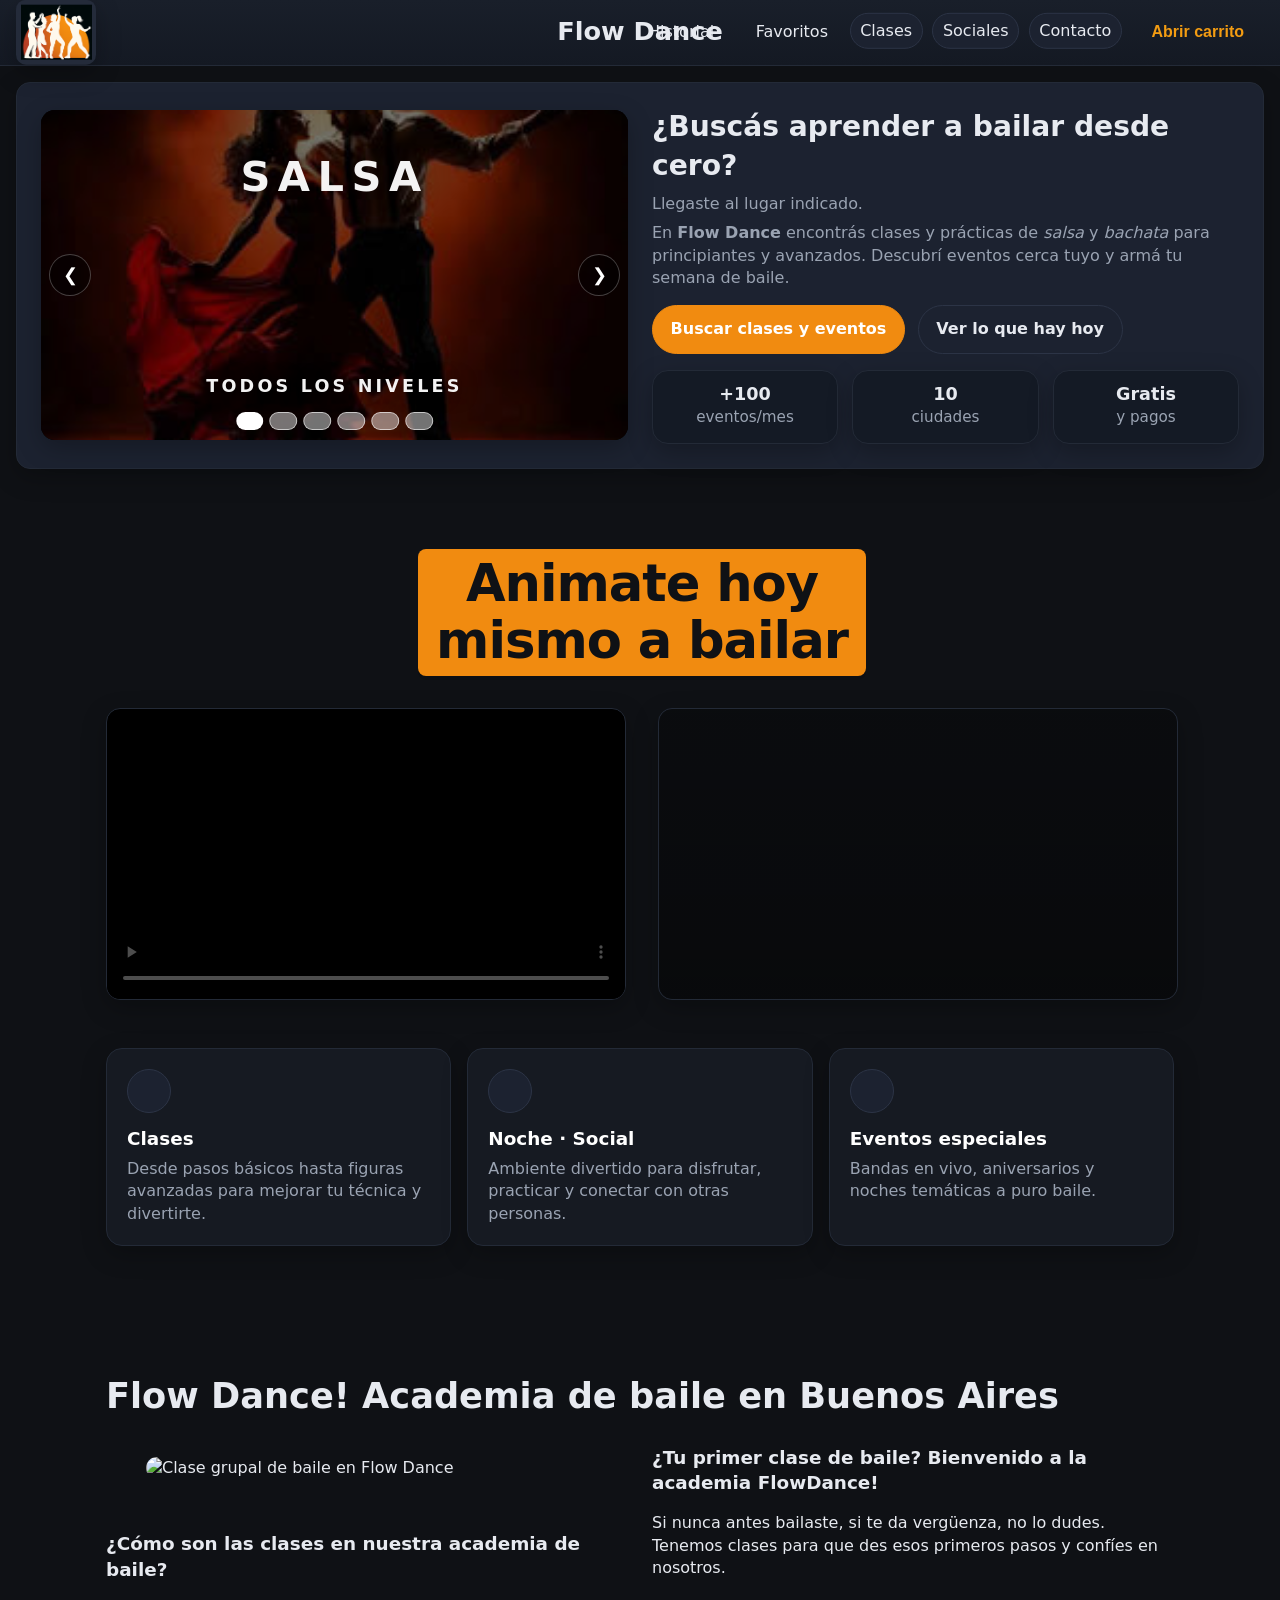
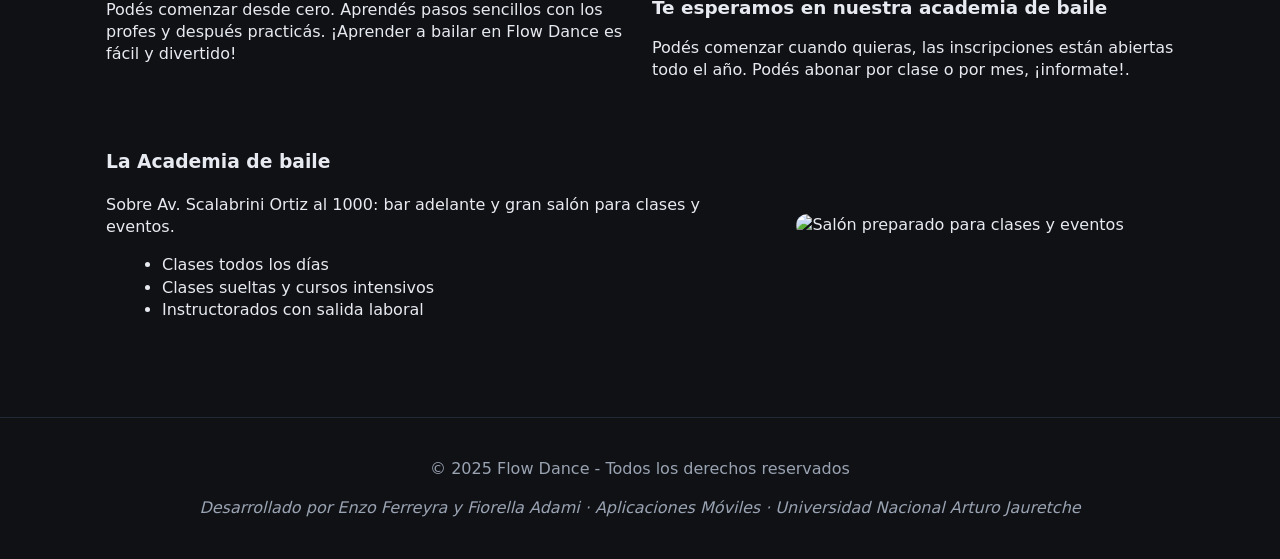
==== commit 86d881b5: "se saco encuesta del header y se agrego el historial y favorito en la pestaña de home" ====
--- a/index.html
+++ b/index.html
@@ -7,10 +7,12 @@
 
   <!-- CSS -->
   <link rel="stylesheet" href="css/estilos.css" />
+      <link rel="stylesheet" href="css/modal-alerts.css" />
   <link rel="stylesheet" href="css/menu.css" />
   <link rel="stylesheet" href="css/carrito.css" />
   <link rel="stylesheet" href="css/video-template.css" />
   <link rel="stylesheet" href="css/slider.css" />
+  <link rel="stylesheet" href="css/fav-hist.css" />
 
   <script src="https://kit.fontawesome.com/f222217ad3.js" crossorigin="anonymous"></script>
 </head>
@@ -31,9 +33,21 @@
       <!-- Menú principal -->
       <nav class="menu-principal" aria-label="Menú principal">
         <ul class="menu">
+        <!-- Botones texto: Historial y Favoritos -->
+          <li>
+            <button id="btnHistorial" class="btn-link with-icon" title="Ver historial">
+              <i class="fa-solid fa-clock-rotate-left" aria-hidden="true"></i>
+              <span>Historial</span>
+            </button>
+          </li>
+          <li>
+            <button id="btnFavoritos" class="btn-link with-icon" title="Ver favoritos">
+              <i class="fa-regular fa-heart" aria-hidden="true"></i>
+              <span>Favoritos</span>
+            </button>
+          </li>
           <li><a href="categories.html">Clases</a></li>
           <li><a href="sociales.html">Sociales</a></li>
-          <li><a href="encuesta.html">Encuesta</a></li>
           <li><a href="contacto.html">Contacto</a></li>
           <li>
             <button class="btn-carrito" onclick="abrirCarrito()" title="Abrir carrito" aria-controls="carrito" aria-expanded="false">
@@ -194,6 +208,33 @@
     </main>
   </div>
 
+  <!-- Drawer Favoritos -->
+      <aside class="drawer" id="drawerFavoritos" aria-hidden="true">
+        <header>
+          <h2>Favoritos</h2>
+          <button class="cerrar" data-close="#drawerFavoritos" aria-label="Cerrar">✕</button>
+        </header>
+        <div class="drawer-body" id="favoritosList"></div>
+      </aside>
+      <div class="drawer-overlay" data-close="#drawerFavoritos" hidden></div>
+
+      <!-- Drawer Historial -->
+     <aside id="drawerHistorial" class="drawer" aria-hidden="true">
+    <header>
+    <h2>Historial</h2>
+    <div class="header-actions">
+      <button id="clearHistorial" class="icon-btn" title="Vaciar historial" aria-label="Vaciar historial">
+        <i class="fa-solid fa-trash"></i>
+      </button>
+      <button class="cerrar" data-close="#drawerHistorial" aria-label="Cerrar">✕</button>
+    </div>
+  </header>
+  <div id="historialList" class="drawer-body"></div>
+</aside>
+      <div class="drawer-overlay" hidden data-close="#drawerHistorial"></div>
+    </main>
+
+
   <!-- FOOTER -->
   <footer>
     <p>&copy; 2025 Flow Dance - Todos los derechos reservados</p>
@@ -227,11 +268,19 @@
 
 
   <!-- JS -->
+  <script src="https://code.jquery.com/jquery-3.7.1.min.js" crossorigin="anonymous"></script>
+  <script src="js/carrito.js"></script>
+  <script src="js/toast.js"></script>
+
+  <!-- App y detalle -->
   <script src="js/app.js"></script>
   <script src="js/detalle.js"></script>
-  <script src="js/carrito.js"></script>
-  <script src="js/toast.js"></script>
-  <!-- Slider multi-instancia (asegurate de que inicialice todos los .slider) -->
+  <script src="js/loader.js"></script>
   <script src="js/slider.js"></script>
+
+  <!-- Favoritos/Historial (mismo que en categorías) -->
+  <script src="js/fav-hist.js"></script>
+  <script src="js/filter-fav.js"></script>
+
 </body>
 </html>
--- a/css/estilos.css
+++ b/css/estilos.css
@@ -13,6 +13,12 @@
 }
 
 .category-title { margin-top: 0; scroll-margin-top: 84px; }
+
+hr {
+  border: none;
+  border-top: 2px solid #232a37;
+  margin: 20px 0;
+}
 
 html,body{
   margin:0;
--- a/css/modal-alerts.css
+++ b/css/modal-alerts.css
@@ -0,0 +1,157 @@
+/* =========================================================
+   MODALES & SNACKBAR – Flow Dance (FIX)
+   ========================================================= */
+
+/* ---------- Snackbar ---------- */
+.snackbar{
+  position: fixed;
+  left: 50%;
+  bottom: 24px;
+  transform: translateX(-50%);
+  background: var(--panel, #161a22);
+  color: var(--text, #e7eaf0);
+  border: 1px solid #273046;
+  border-left: 4px solid #16a34a;
+  padding: .6rem .9rem;
+  border-radius: 10px;
+  box-shadow: var(--shadow, 0 8px 24px rgba(0,0,0,.25));
+  font-size: .95rem;
+  display: none;
+  z-index: 10000;
+}
+.snackbar.show{
+  display: block;
+  animation: snack-in .18s ease, snack-out .20s ease 2.3s forwards;
+}
+.snackbar.error{ border-left-color: #ef4444; }
+.snackbar .icon{ margin-right:.5rem; }
+
+@keyframes snack-in { from { opacity: 0; transform: translate(-50%, 8px); }
+                      to   { opacity: 1; transform: translate(-50%, 0); } }
+@keyframes snack-out{ to   { opacity: 0; transform: translate(-50%, 8px); } }
+
+/* =========================================================
+   FAVORITOS (#favModal + #favModalBackdrop)
+   ========================================================= */
+
+/* Backdrop favoritos */
+#favModalBackdrop{
+  position: fixed; inset: 0;
+  background: rgba(0,0,0,.55);
+  opacity: 0; pointer-events: none;
+  transition: opacity .18s ease;
+  z-index: 9998;
+}
+#favModalBackdrop.is-open{ opacity: 1; pointer-events: auto; }
+
+/* Contenedor favoritos (no captura eventos) */
+#favModal{
+  position: fixed; inset: 0;
+  display: flex; align-items: center; justify-content: center;
+  padding: 1rem;
+  z-index: 9999;
+  pointer-events: none;
+}
+#favModal[hidden]{ display: none; }
+
+/* Tarjeta favoritos (sí clickeable) */
+#favModal .modal__card{
+  pointer-events: auto;
+  width: min(680px, 92vw);
+  background: var(--panel, #161a22);
+  border: 1px solid #232a37;
+  border-radius: 16px;
+  box-shadow: var(--shadow, 0 8px 24px rgba(0,0,0,.25));
+  transform: translateY(6px) scale(.98);
+  opacity: 0;
+  transition: transform .18s ease, opacity .18s ease;
+}
+#favModal.is-open .modal__card{ transform: translateY(0) scale(1); opacity: 1; }
+
+/* Partes internas */
+#favModal .modal__header,
+#favModal .modal__footer{ padding:.9rem 1rem; }
+#favModal .modal__header{
+  display:flex; align-items:center; justify-content:space-between;
+  border-bottom:1px solid #232a37;
+}
+#favModal .modal__body{ padding:1rem; max-height:60vh; overflow:auto; }
+#favModal .modal__close{
+  background:#1c2230; border:1px solid #2c3446; color:#fff;
+  width:36px; height:36px; border-radius:8px; cursor:pointer;
+}
+#favModal .modal__pre{
+  white-space: pre-wrap;
+  font-family: ui-monospace, SFMono-Regular, Menlo, Consolas, monospace;
+  background:#10151e; border:1px solid #273046; border-radius:10px; padding:.75rem;
+}
+#favModal .modal__footer{ display:flex; gap:.6rem; justify-content:flex-end; }
+#favModal .modal__card--success{ border: 2px solid #16a34a; }
+#favModal .modal__body--center{ text-align:center; }
+#favModal .checkmark{ font-size:3rem; color:#16a34a; font-weight:bold; margin-bottom:.8rem; }
+
+/* =========================================================
+   BASE GENÉRICA DE MODALES (Encuesta: #backdrop + .modal)
+   ========================================================= */
+
+/* Backdrop genérico (encuesta) */
+.modal-backdrop,
+#backdrop{
+  position: fixed; inset: 0;
+  background: rgba(0,0,0,.55);
+  opacity: 0; pointer-events: none;
+  transition: opacity .18s ease;
+  z-index: 1000;
+}
+.modal-backdrop.is-open,
+#backdrop.is-open{ opacity: 1; pointer-events: auto; }
+
+/* Contenedor base (centrado, NO clickeable) */
+.modal{
+  position: fixed; inset: 0;
+  display: flex; align-items: center; justify-content: center;
+  padding: 1rem;
+  z-index: 1001;
+  pointer-events: none;                 /* <- clave */
+}
+/* Habilitar interacción en el modal de detalle de categorías */
+#modalDetalle .modal-content-detalle,
+.modal .modal-content-detalle {
+  pointer-events: auto;
+}
+
+.modal[hidden]{ display: none; }
+
+/* Tarjeta base (sí clickeable) */
+.modal__card{
+  pointer-events: auto;                 /* <- clave */
+  width: min(680px, 92vw);
+  background: var(--panel, #161a22);
+  border: 1px solid #232a37;
+  border-radius: 16px;
+  box-shadow: var(--shadow, 0 8px 24px rgba(0,0,0,.25));
+  transform: translateY(6px) scale(.985);
+  opacity: 0;
+  transition: transform .18s ease, opacity .18s ease;
+}
+.modal.is-open .modal__card{ transform: translateY(0) scale(1); opacity: 1; }
+
+/* Partes internas */
+.modal__header, .modal__footer{ padding:.9rem 1rem; }
+.modal__header{
+  display:flex; align-items:center; justify-content:space-between;
+  border-bottom:1px solid #232a37;
+}
+.modal__body{ padding:1rem; max-height:60vh; overflow:auto; }
+.modal__close{
+  background:#1c2230; border:1px solid #2c3446; color:#fff;
+  width:36px; height:36px; border-radius:8px; cursor:pointer;
+}
+.modal__pre{
+  white-space: pre-wrap;
+  font-family: ui-monospace, SFMono-Regular, Menlo, Consolas, monospace;
+  background:#10151e; border:1px solid #273046; border-radius:10px; padding:.75rem;
+}
+.modal__card--success{ border: 2px solid #16a34a; }
+.modal__body--center{ text-align: center; }
+.modal--sm .modal__card{ width: min(520px, 92vw); }
--- a/css/fav-hist.css
+++ b/css/fav-hist.css
@@ -0,0 +1,67 @@
+/* Corazón de favoritos */
+.icon-btn.fav-btn.is-fav i { color: #ff6b8a; }
+.icon-btn.fav-btn:hover i { transform: scale(1.05); }
+
+/* Drawers reutilizando tu estética */
+.drawer{
+  position: fixed; top: 0; right: 0; height: 100vh; width: min(480px, 100%);
+  background: var(--panel); border-left: 1px solid #232a37; box-shadow: var(--shadow);
+  transform: translateX(110%); transition: transform .25s ease; z-index: 60;
+  display:flex; flex-direction:column;
+}
+.drawer[aria-hidden="false"]{ transform: translateX(0); }
+.drawer header{ display:flex; align-items:center; justify-content:space-between; padding: .9rem 1rem; border-bottom:1px solid #232a37; }
+.drawer header h2{ margin:0; font-size:1.1rem; }
+.drawer .cerrar{ background:#242b3a; border:1px solid #2c3446; color:#e7eaf0; border-radius:10px; padding:.35rem .6rem; cursor:pointer; }
+.drawer-body{ padding: .9rem; overflow:auto; display:grid; gap:.75rem; }
+
+/* Tarjeta compacta para listas de favoritos/historial */
+.mini-card{
+  display:grid; grid-template-columns: 96px 1fr auto; gap:.75rem; align-items:center;
+  background: var(--panel-2); border:1px solid #232a37; border-radius:12px; padding:.6rem;
+}
+.mini-card img{ width:96px; height:64px; object-fit:cover; border-radius:8px; border:1px solid #2c3446; }
+.mini-card h4{ margin:.1rem 0; font-size:1rem; }
+.mini-card .meta{ color:var(--muted); font-size:.9rem; }
+.mini-card .actions{ display:flex; gap:.4rem; }
+
+/* Overlays para cada drawer */
+.drawer-overlay{
+  position:fixed; inset:0; background:rgba(0,0,0,.45); z-index:55;
+}
+.drawer[aria-hidden="true"] + .drawer-overlay { display:none; }
+
+
+/* ==== Scrollbar flotante para drawer Historial ==== */
+.drawer-body{ position: relative; }  /* importante */
+
+.drawer-scrollbar{
+  position: absolute;
+  top: 8px; bottom: 8px; right: 6px;
+  width: 6px;
+  pointer-events: none;   /* no tapa clics */
+  z-index: 1;
+}
+.drawer-scrollbar__thumb{
+  position: absolute;
+  left: 0; width: 100%;
+  height: 32px;                  /* se recalcula por JS */
+  border-radius: 4px;
+  background: #3a4154;
+  opacity: .35;
+  transition: opacity .2s, transform .08s linear;
+}
+.drawer.show-scroll .drawer-scrollbar__thumb{ opacity: .75; }
+
+
+/* Evitar que el <aside.drawer> agregue su propio scroll */
+.drawer { overflow: hidden; }
+
+/* Historial: ocultar la barra nativa y usar solo la custom */
+#drawerHistorial .drawer-body {
+  scrollbar-width: none;        /* Firefox */
+  -ms-overflow-style: none;     /* IE/Edge Legacy */
+}
+#drawerHistorial .drawer-body::-webkit-scrollbar {
+  width: 0; height: 0;          /* Chrome/Safari/Edge (Blink/WebKit) */
+}
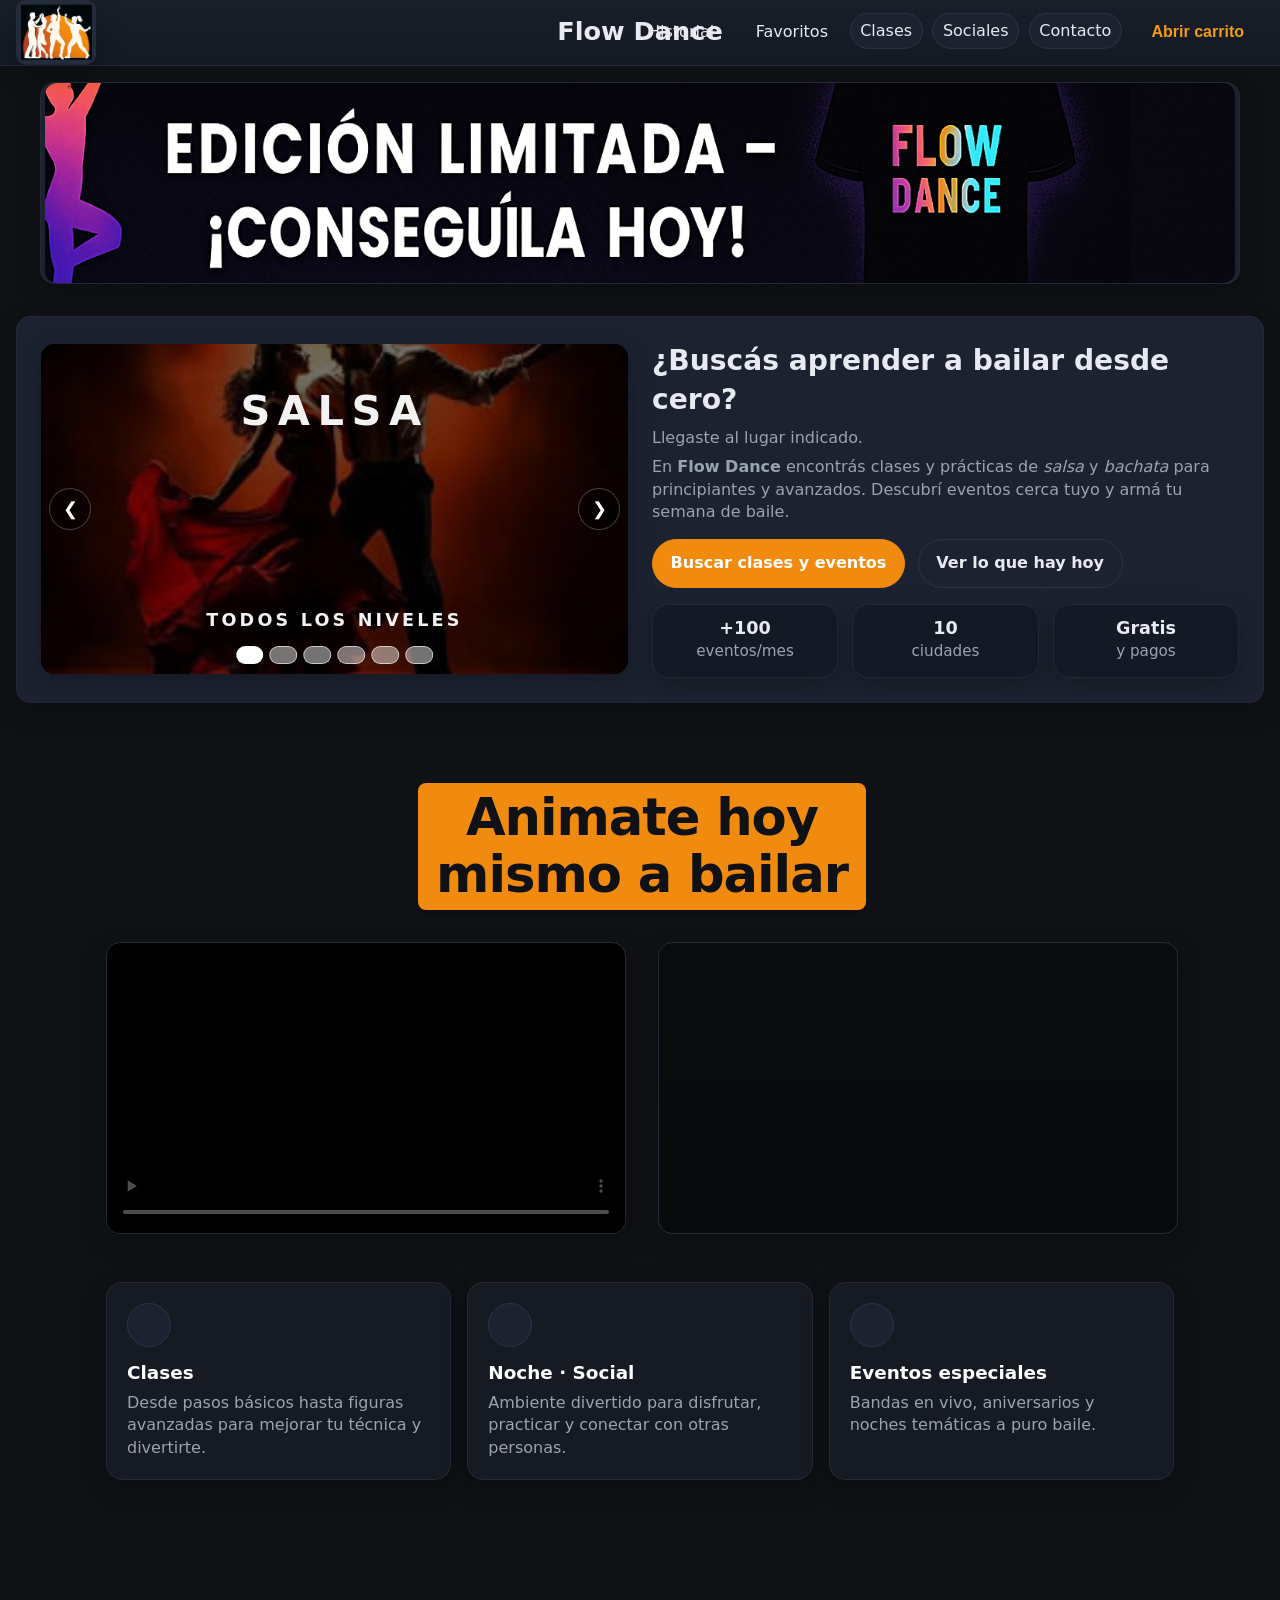
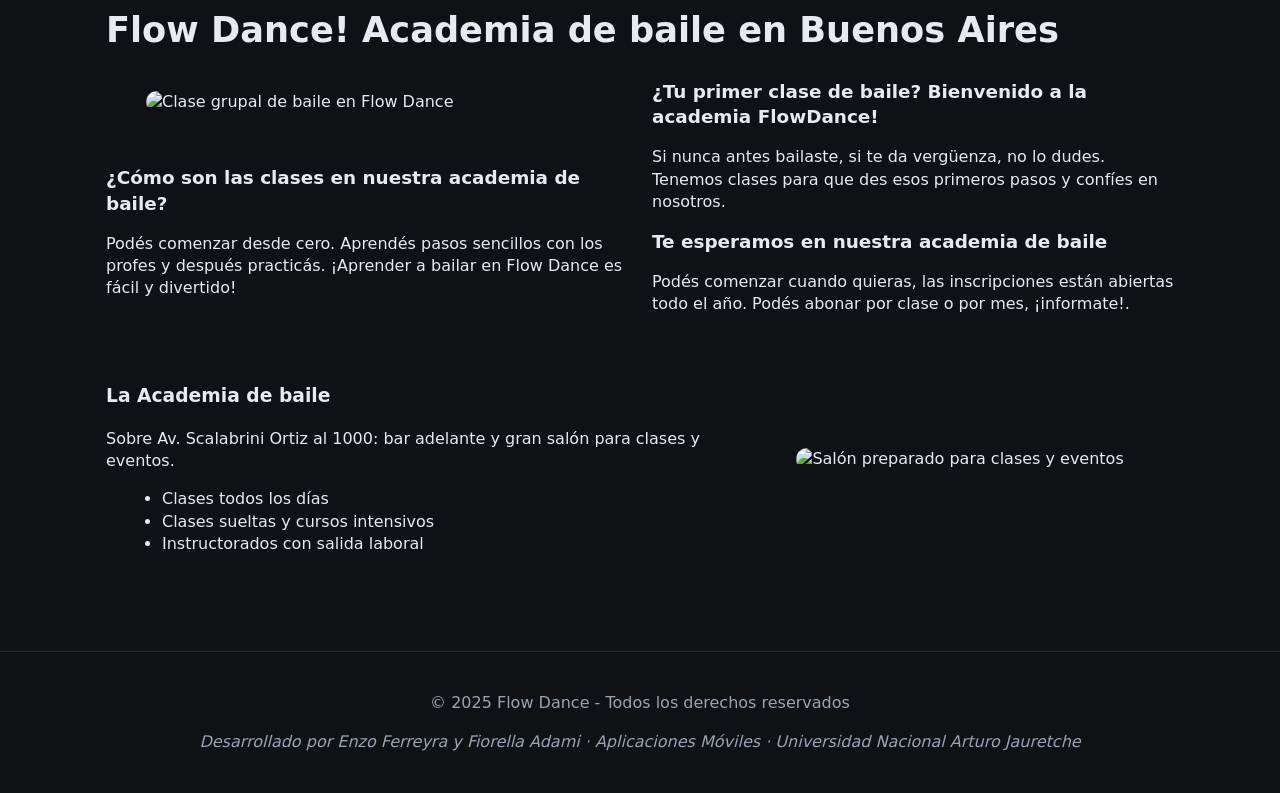
==== commit d576b51d: "publicidad en home." ====
--- a/index.html
+++ b/index.html
@@ -72,6 +72,15 @@
   <div class="container">
     <!-- CONTENIDO PRINCIPAL - HOME -->
     <main aria-label="Contenido principal">
+
+      <!-- Publicidad Flow Dance-->
+      <section id="publicidad" class="publicidad">
+        <a href="contacto.html" target="_blank" rel="noopener">
+          <img src="img/banner.png" alt="Banner promocional Flow Dance">
+        </a>
+      </section>
+
+
       <!-- Sección Promocional -->
       <section class="promo-section">
         <div class="promo-image">
@@ -93,10 +102,10 @@
           </div>
 
             <div class="promo-overlay">
-    <span class="ov-title"></span><br>
-    <span class="ov-sub"></span>
-  </div>
-</div>
+                <span class="ov-title"></span><br>
+                <span class="ov-sub"></span>
+              </div>
+            </div>
         <div class="promo-content">
           <h2>¿Buscás aprender a bailar desde cero?</h2>
           <p>Llegaste al lugar indicado.</p>
--- a/css/estilos.css
+++ b/css/estilos.css
@@ -571,4 +571,41 @@
   width: 100%;
   height: 100%;
   border: 0;
+}
+
+/* ===== Publicidad ===== */
+.publicidad {
+  width: 100%;
+  max-width: 1200px;
+  margin: 0 auto 1rem auto;
+  padding: 0 0.25rem;
+  background: var(--panel-2);
+  border: 1px solid #232a37;
+  border-radius: var(--radius);
+  box-shadow: var(--shadow);
+  text-align: center;
+  overflow: hidden;
+  line-height: 0;
+
+}
+
+.publicidad img {
+  width: 100%;
+  height: 200px;                
+  object-fit: cover;           
+  border-radius: calc(var(--radius) - 2px);
+  display: block;
+  transition: transform 0.2s ease;
+}
+
+.publicidad img:hover {
+  transform: scale(1.01);
+  cursor: pointer;
+}
+
+/* Ocultar en mobile */
+@media (max-width: 768px) {
+  .publicidad {
+    display: none;
+  }
 }
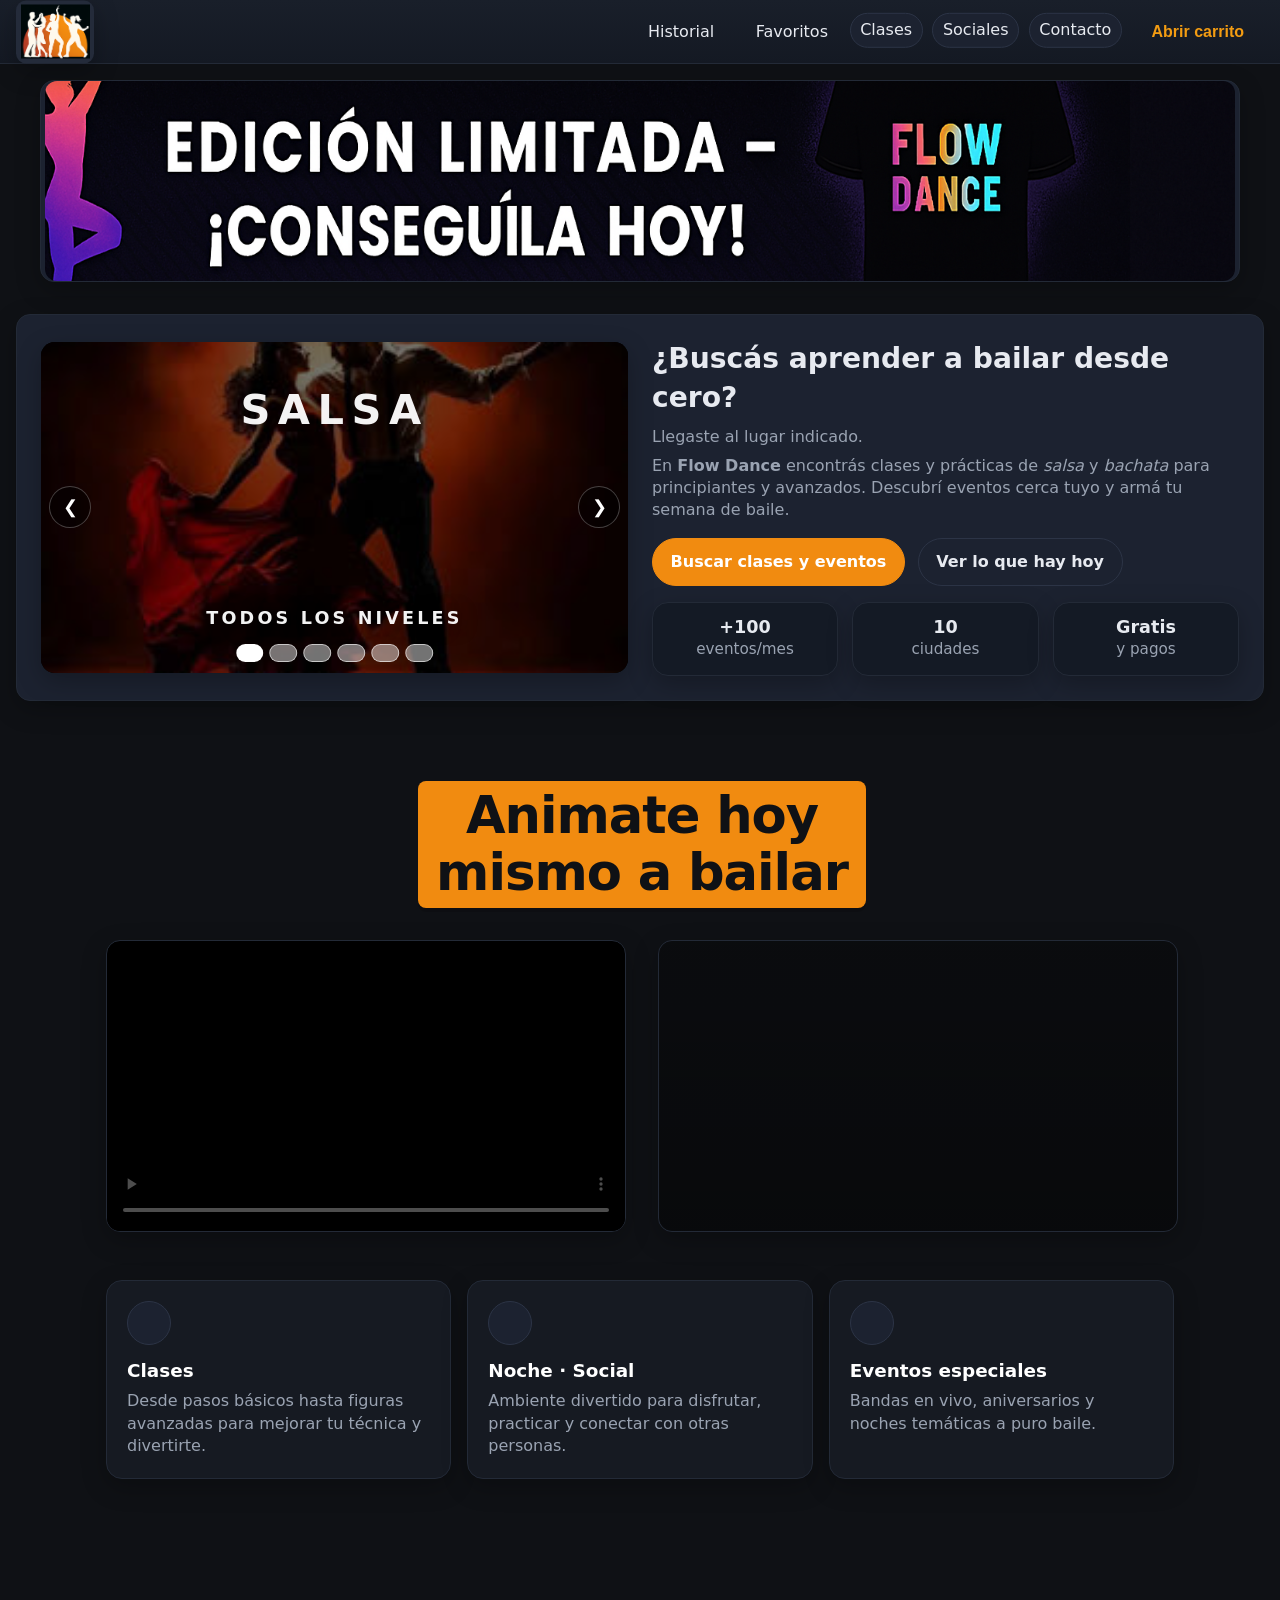
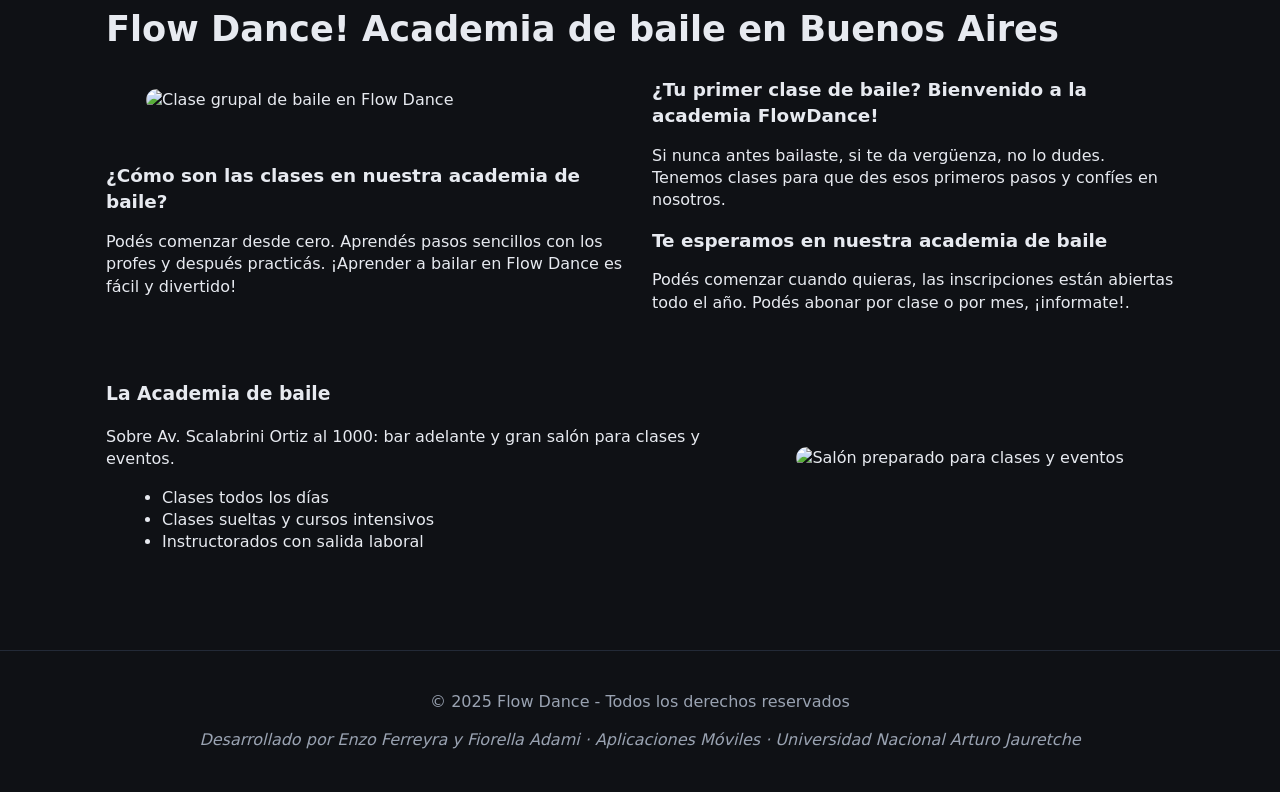
==== commit a02e97aa: "Header responsive." ====
--- a/index.html
+++ b/index.html
@@ -28,7 +28,13 @@
         <a href="index.html"><img src="img/logo.png" alt="Logo de Flow Dance"></a>
       </div>
 
+      <!--Título-->
       <h1>Flow Dance</h1>
+
+      <!-- Botón hamburguesa (solo móvil) -->
+      <button class="menu-toggle" id="menu-toggle" aria-label="Abrir menú">
+        <i class="fa-solid fa-bars"></i>
+      </button>
 
       <!-- Menú principal -->
       <nav class="menu-principal" aria-label="Menú principal">
--- a/css/estilos.css
+++ b/css/estilos.css
@@ -35,7 +35,11 @@
   background: linear-gradient(180deg, #191f2a 0%, #141923 100%);
   border-bottom: 1px solid #232a37;
   padding: .9rem 1rem;
-  display: flex; align-items: center; justify-content: center; gap:1rem;
+  display: flex; 
+  align-items: center; 
+  justify-content: center; 
+  gap:1rem;
+  height: 4rem;
 }
 
 /* Logo contenedor */
@@ -71,7 +75,19 @@
 }
 
 header h1{
-  margin:0; text-align:center; font-size: clamp(1.1rem, 2vw, 1.6rem);
+  margin:0; 
+  text-align:center; 
+  font-size: clamp(1.1rem, 2vw, 1.6rem);
+}
+
+/* Botón menú (mobile) */
+.menu-toggle {
+  display: none;            /* oculto en desktop */
+  font-size: 1.8rem;
+  background: none;
+  border: none;
+  color: #fff;
+  cursor: pointer;
 }
 
 /* Layout principal */
@@ -608,4 +624,73 @@
   .publicidad {
     display: none;
   }
-}+}
+
+@media (max-width: 1359px) and (min-width: 768px) {
+  header h1 {
+    display: none;
+  }
+}
+
+/* ===== Responsive ===== */
+@media (max-width: 768px) {
+  /* Mostrar botón hamburguesa */
+  .menu-toggle:hover ,
+  .menu-toggle {
+    display: block;
+    position: absolute;
+    right: 0;
+    top: 30px;
+    transform: translateY(-50%);
+    z-index: 1001;
+  }
+
+  /* Menú principal oculto por defecto */
+  .menu-principal {
+    position: absolute;
+    top: 4rem;     
+    right: 0;
+    width: 200px;
+    background: #1c2230;
+    border: 1px solid #2c3446;
+    border-radius: 8px;
+    display: none;  
+    flex-direction: column;
+    padding: .5rem 0;
+    z-index: 1000;
+    transform: translateY(0%);
+  }
+  .menu-principal.active {
+    display: flex;
+  }
+
+  /* Lista vertical */
+  .menu {
+    flex-direction: column;
+    gap: 0;
+    margin: 0;
+    padding: 0;
+  }
+
+  .menu li {
+    width: 100%;
+  }
+
+  .menu a, .menu button {
+    display: block;
+    width: 100%;
+    padding: .6rem 1rem;
+    text-align: left;
+    border-radius: 0;
+  }
+  header {
+    flex-direction: column;  
+    align-items: center;
+    justify-content: space-between;
+  }
+
+  header h1 {
+    font-size: 1.3rem;
+    margin: 0;
+  }
+}
